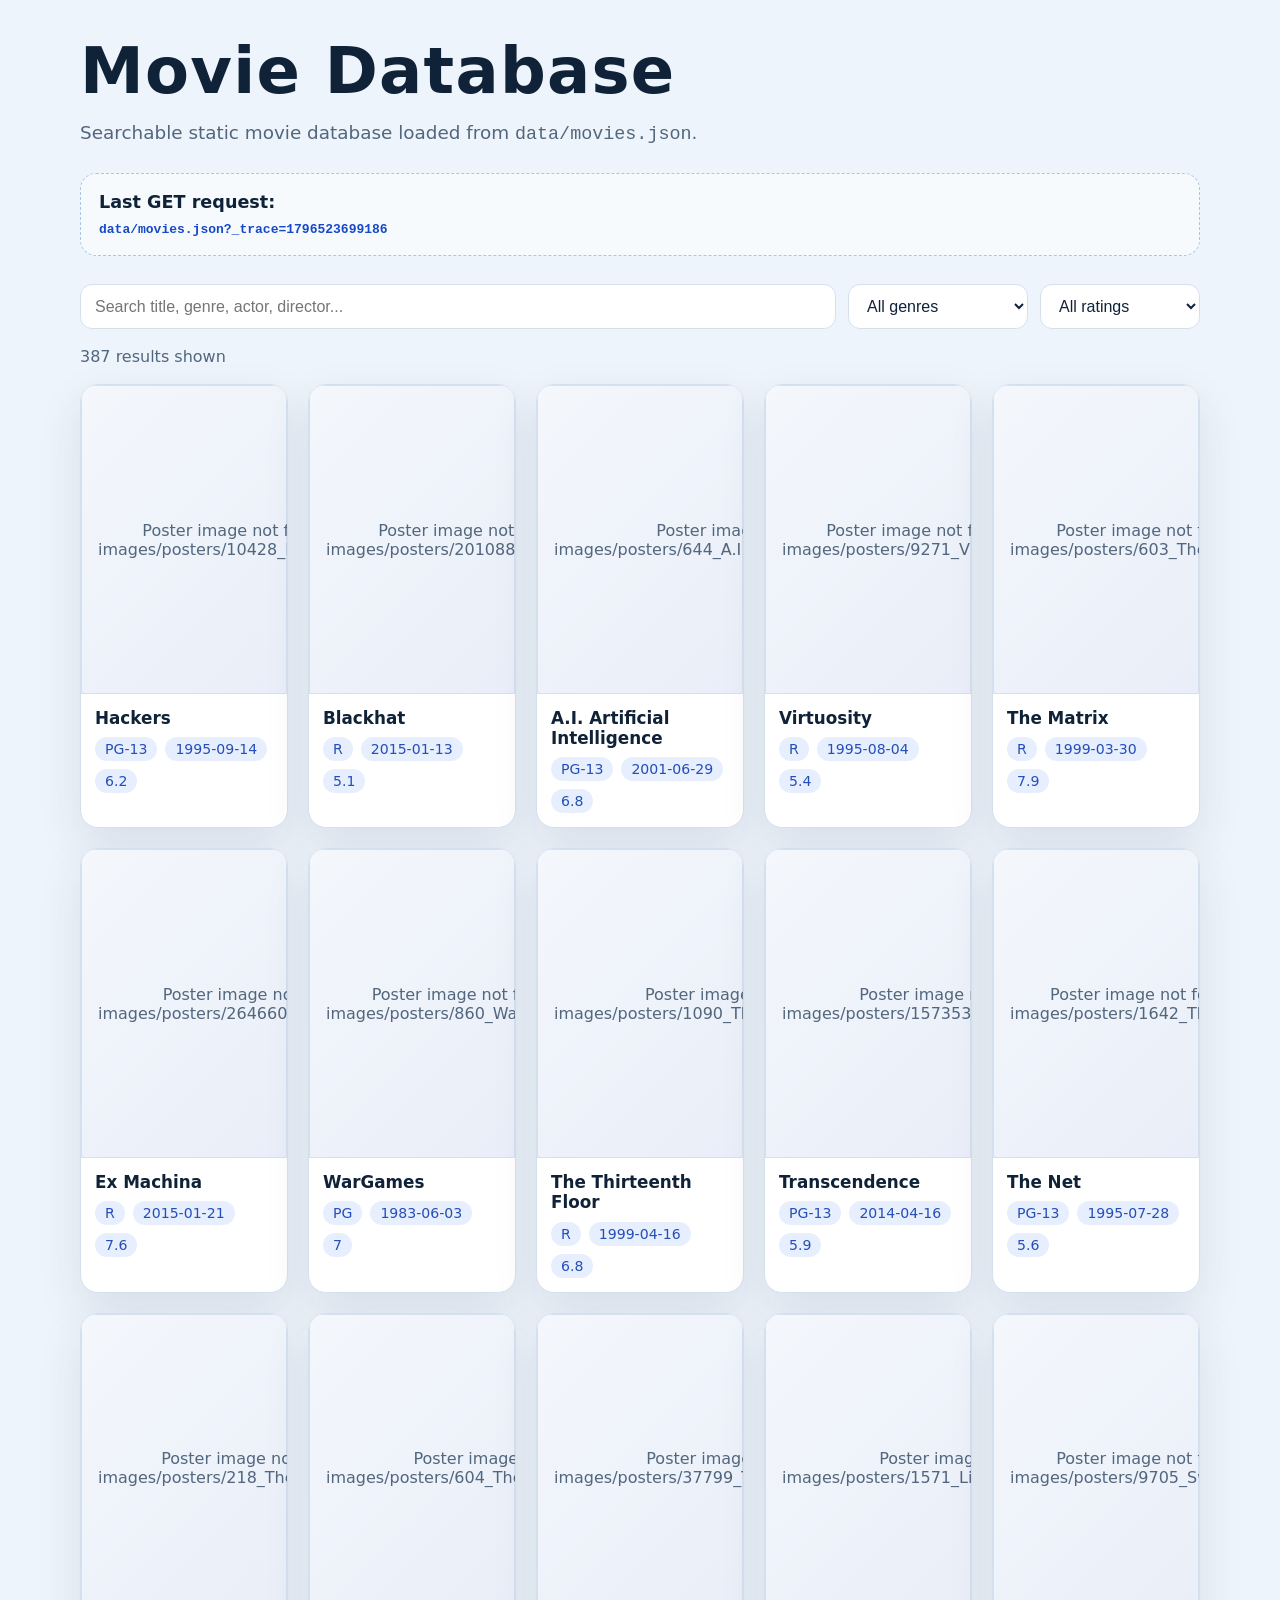
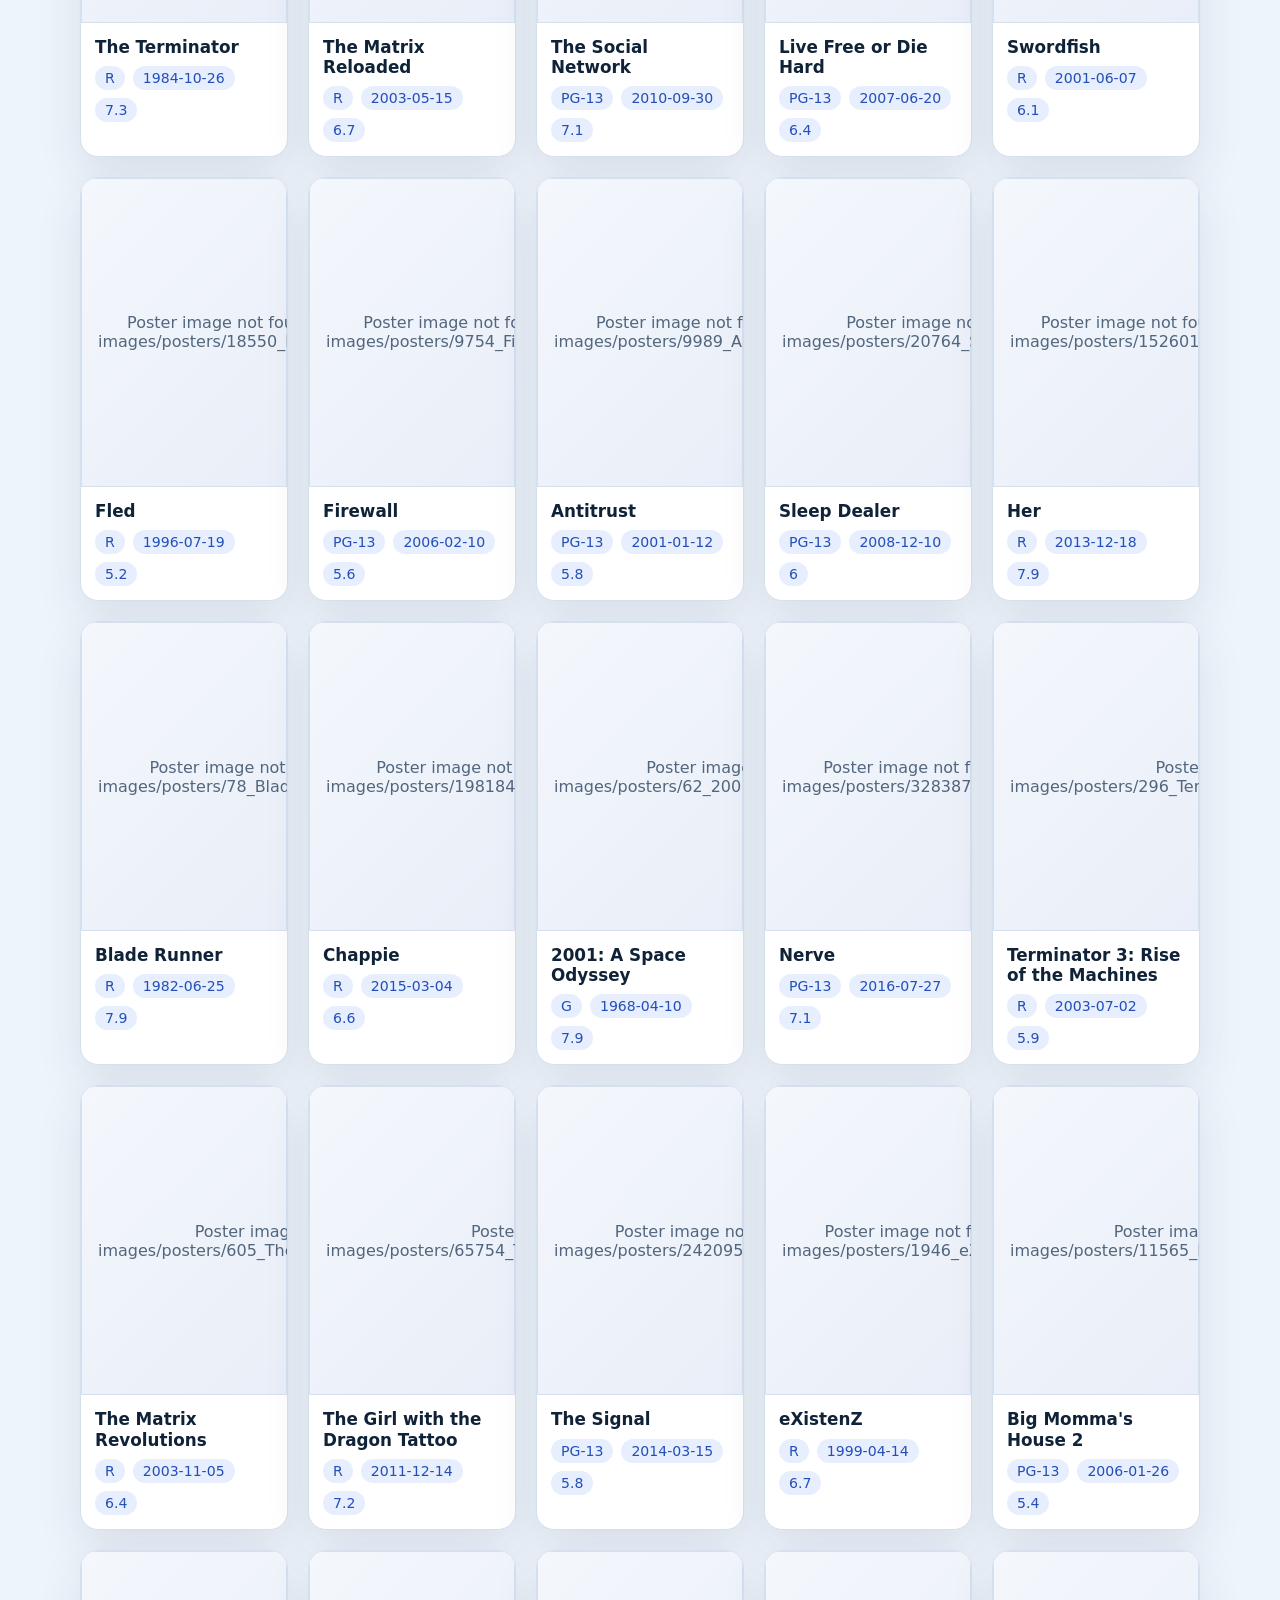
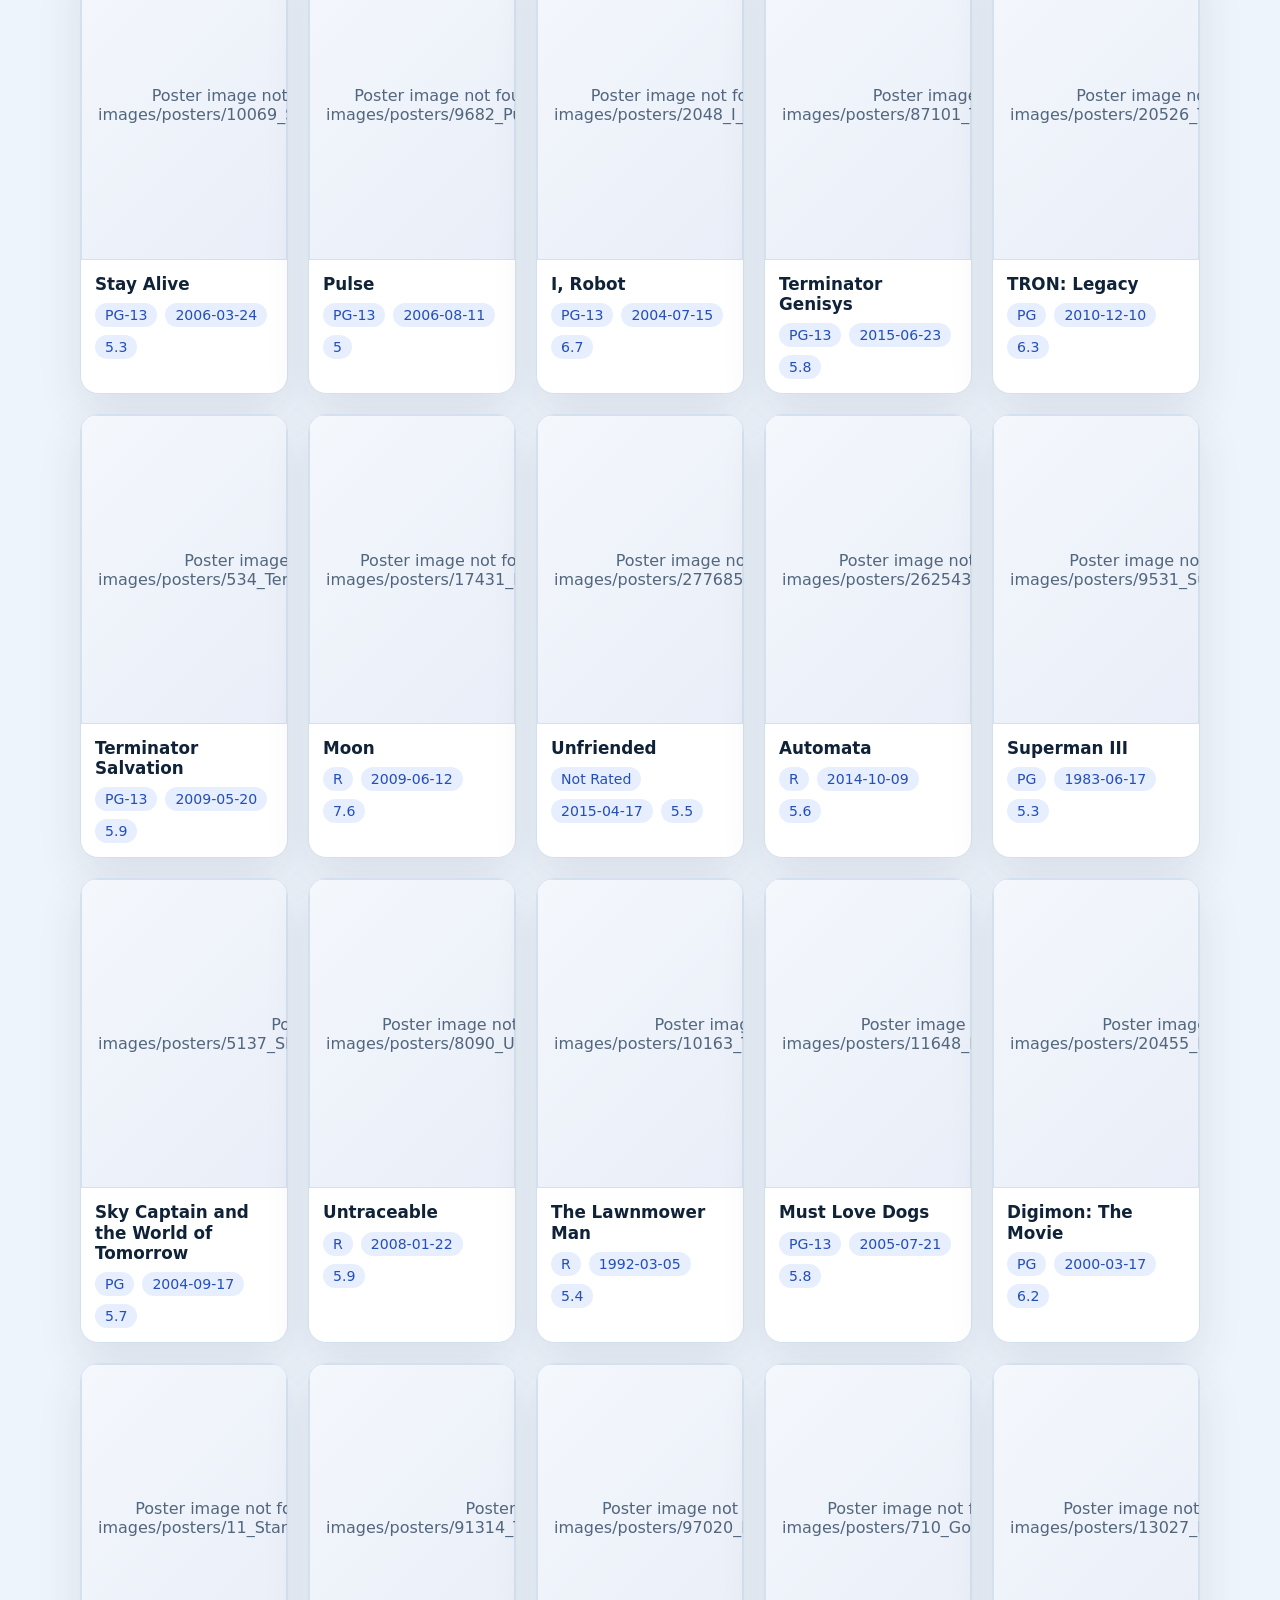
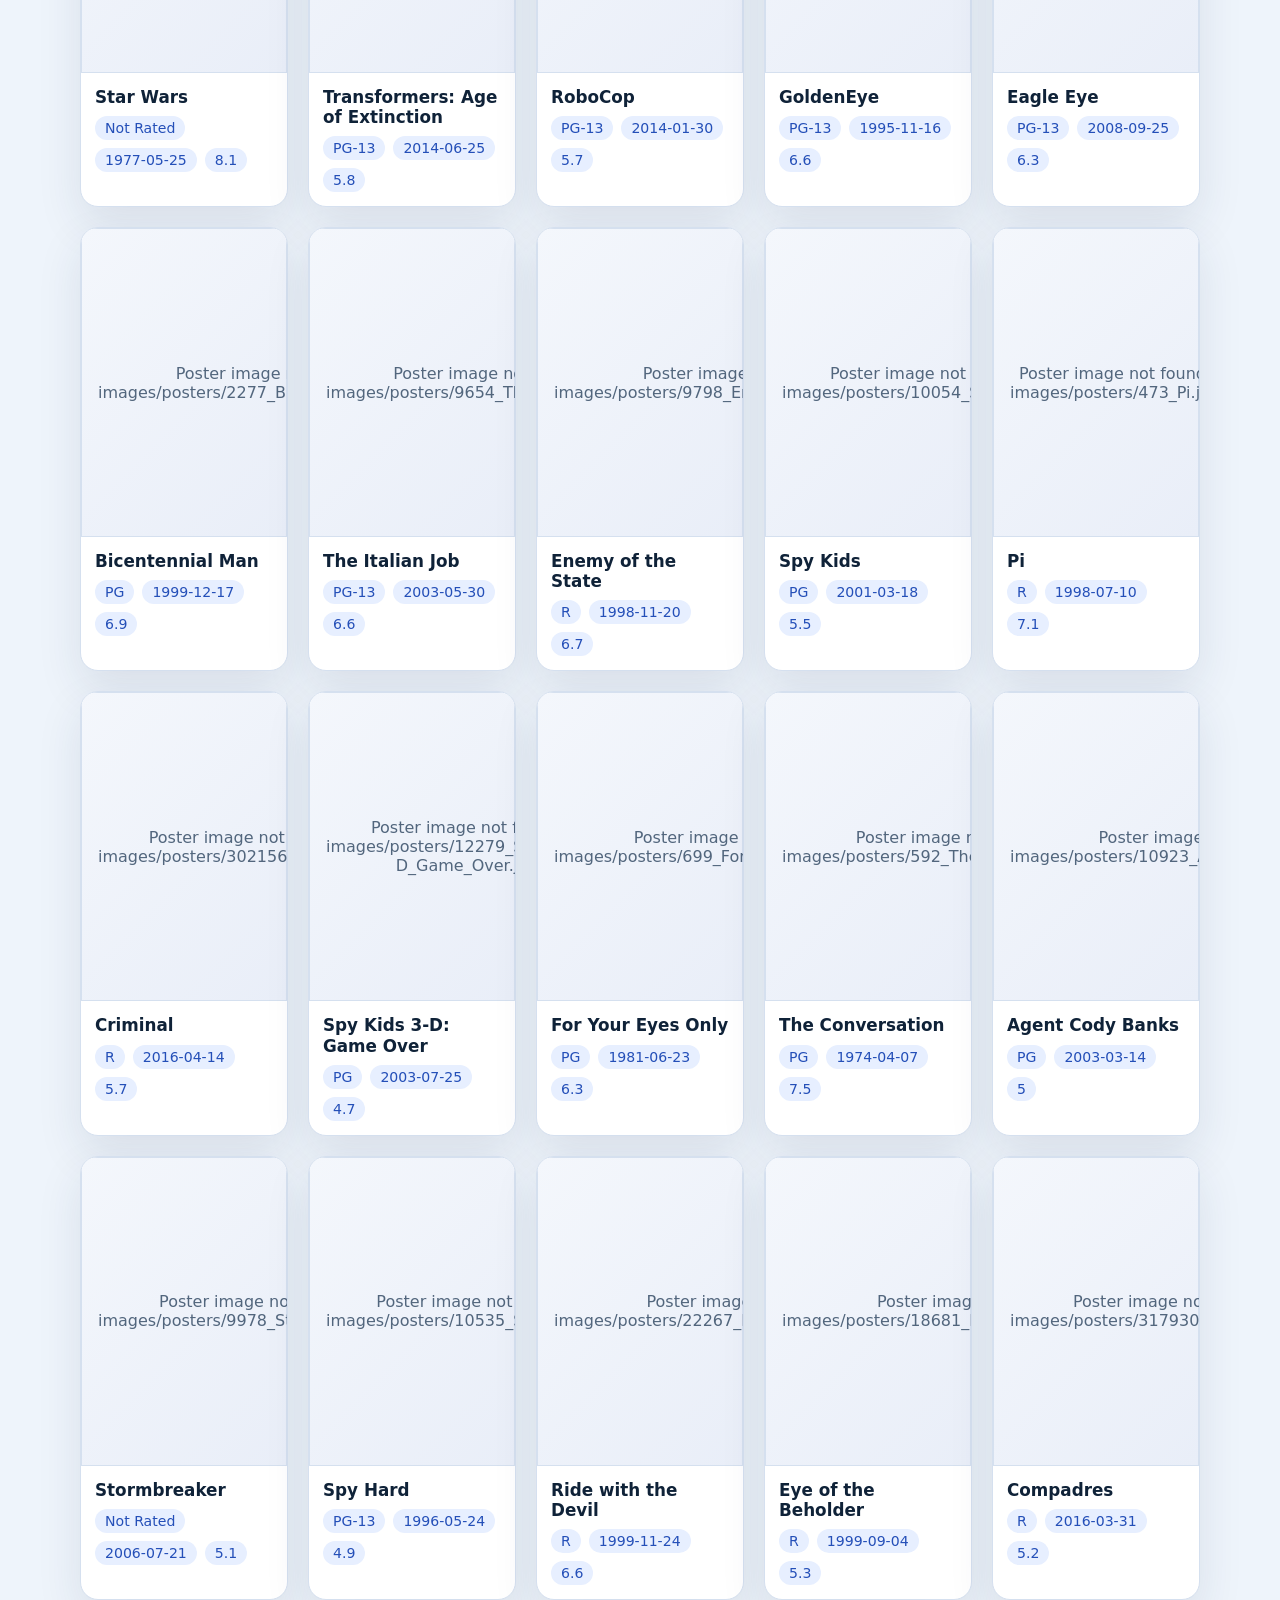
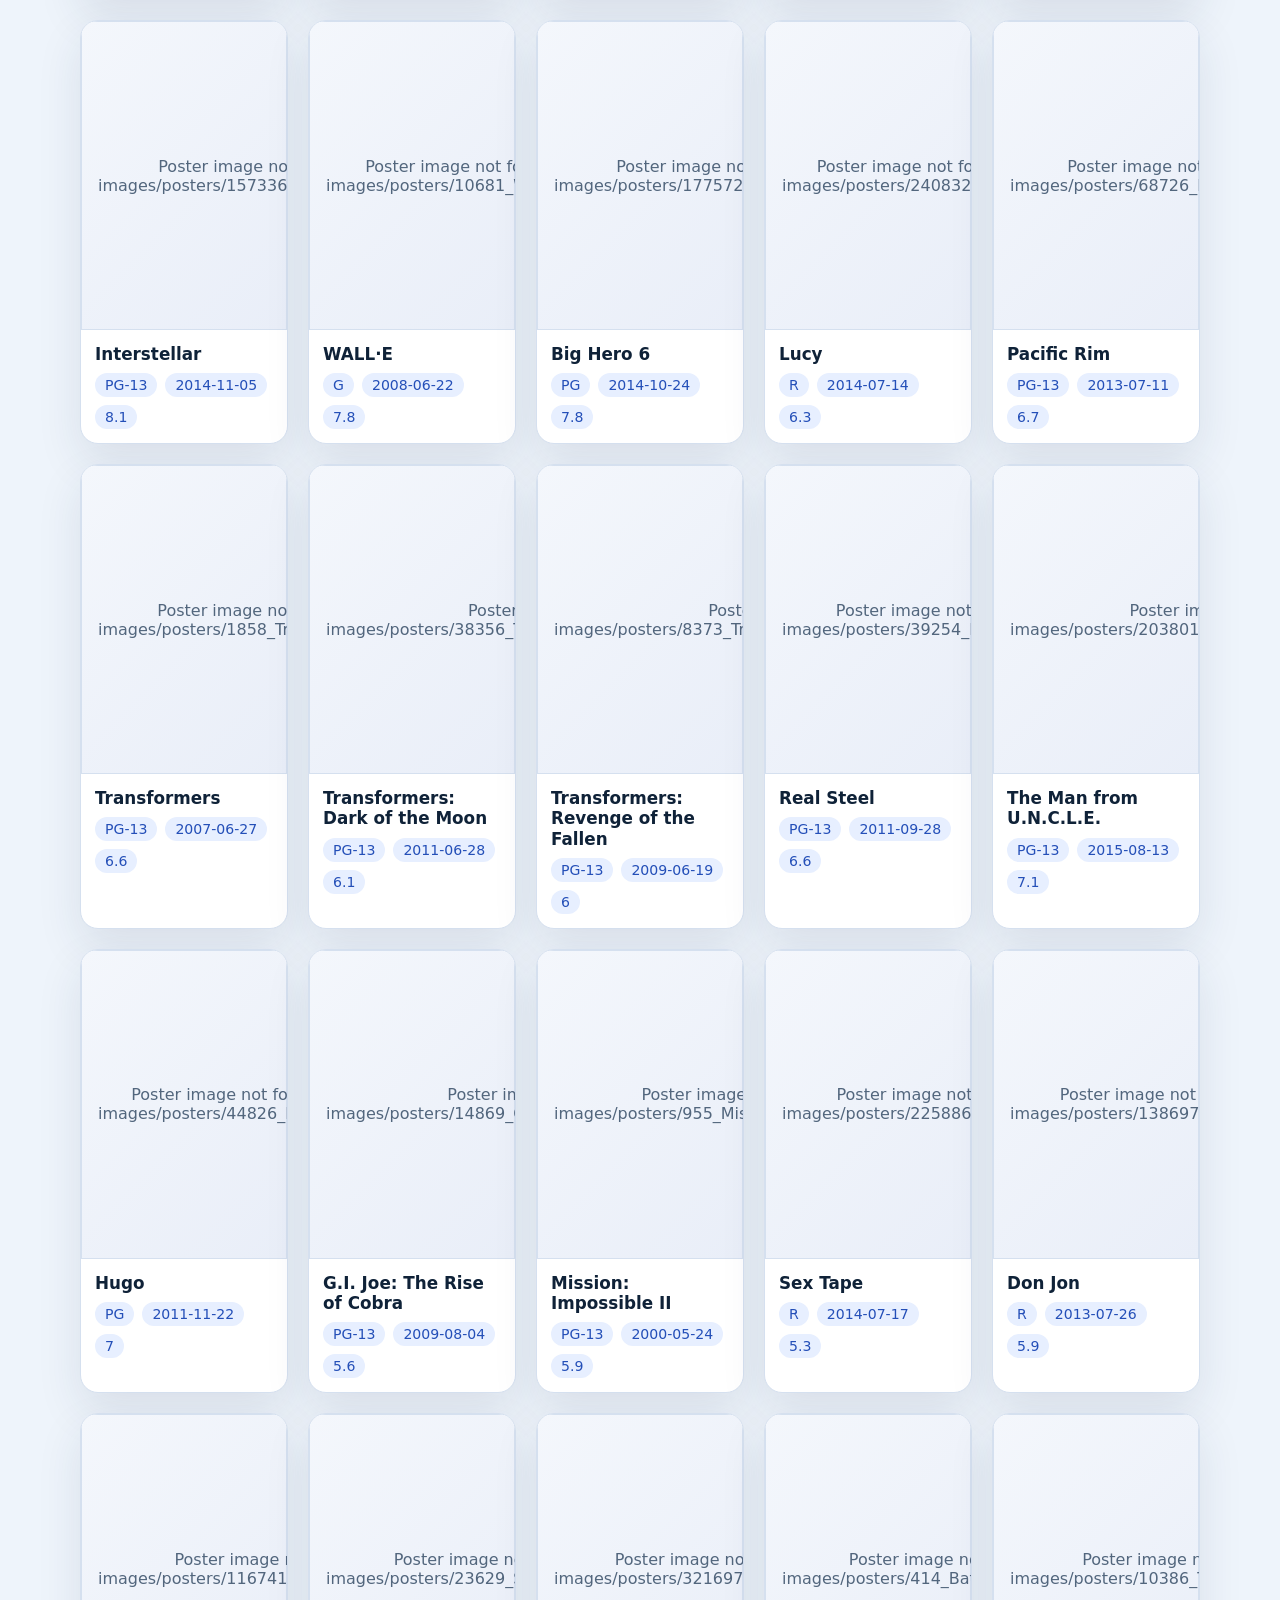
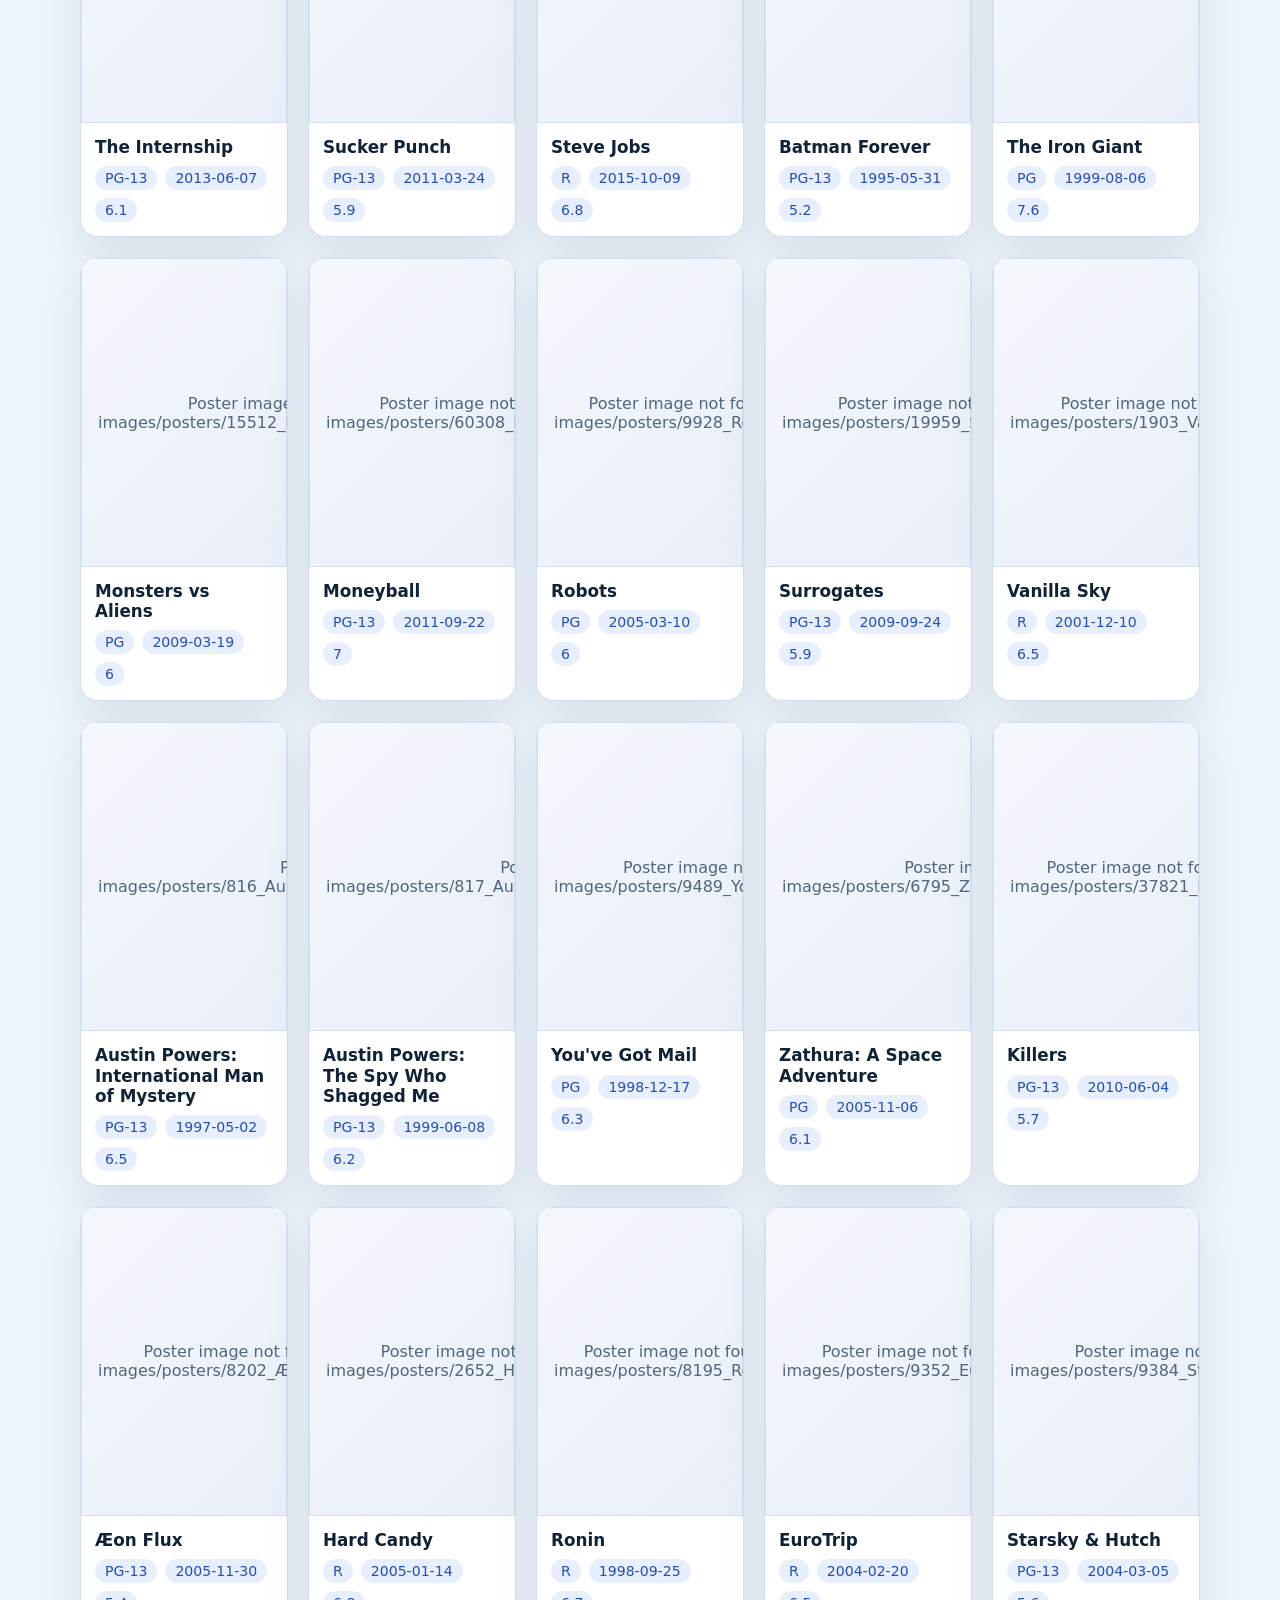
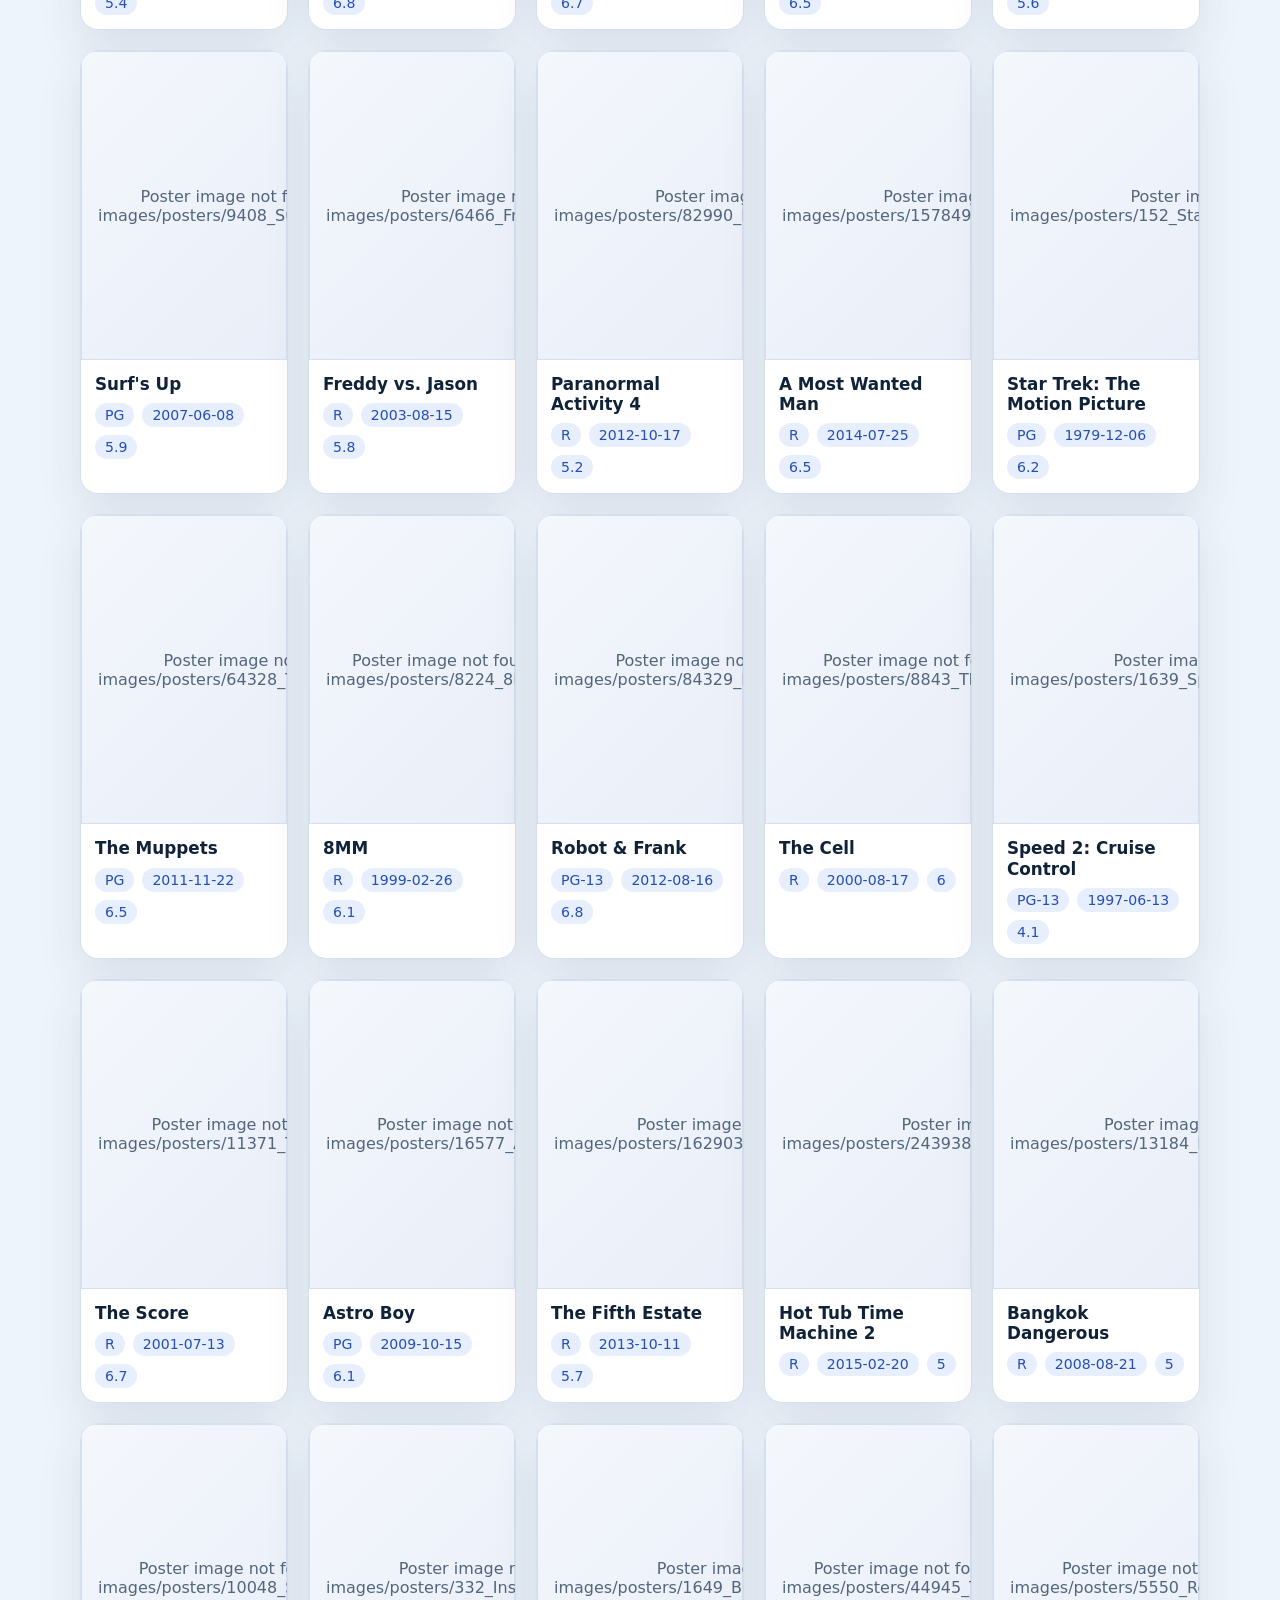
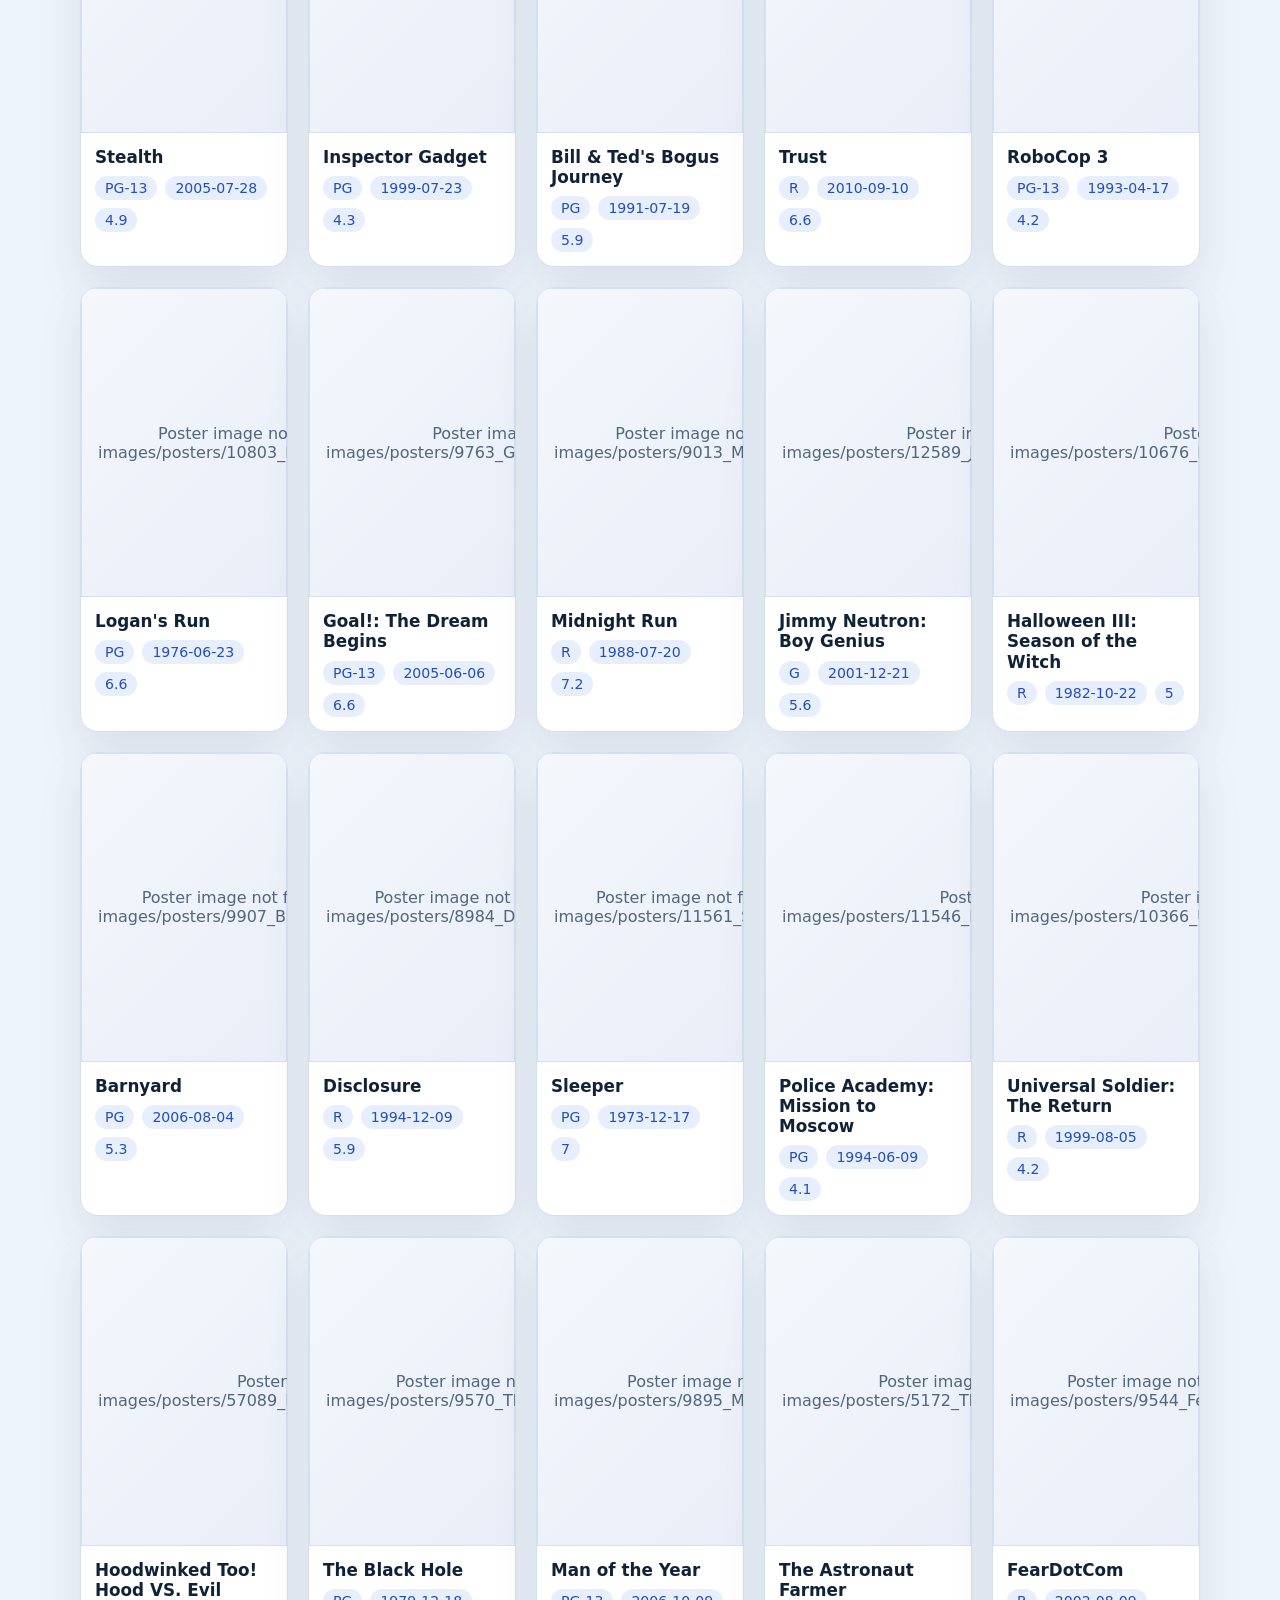
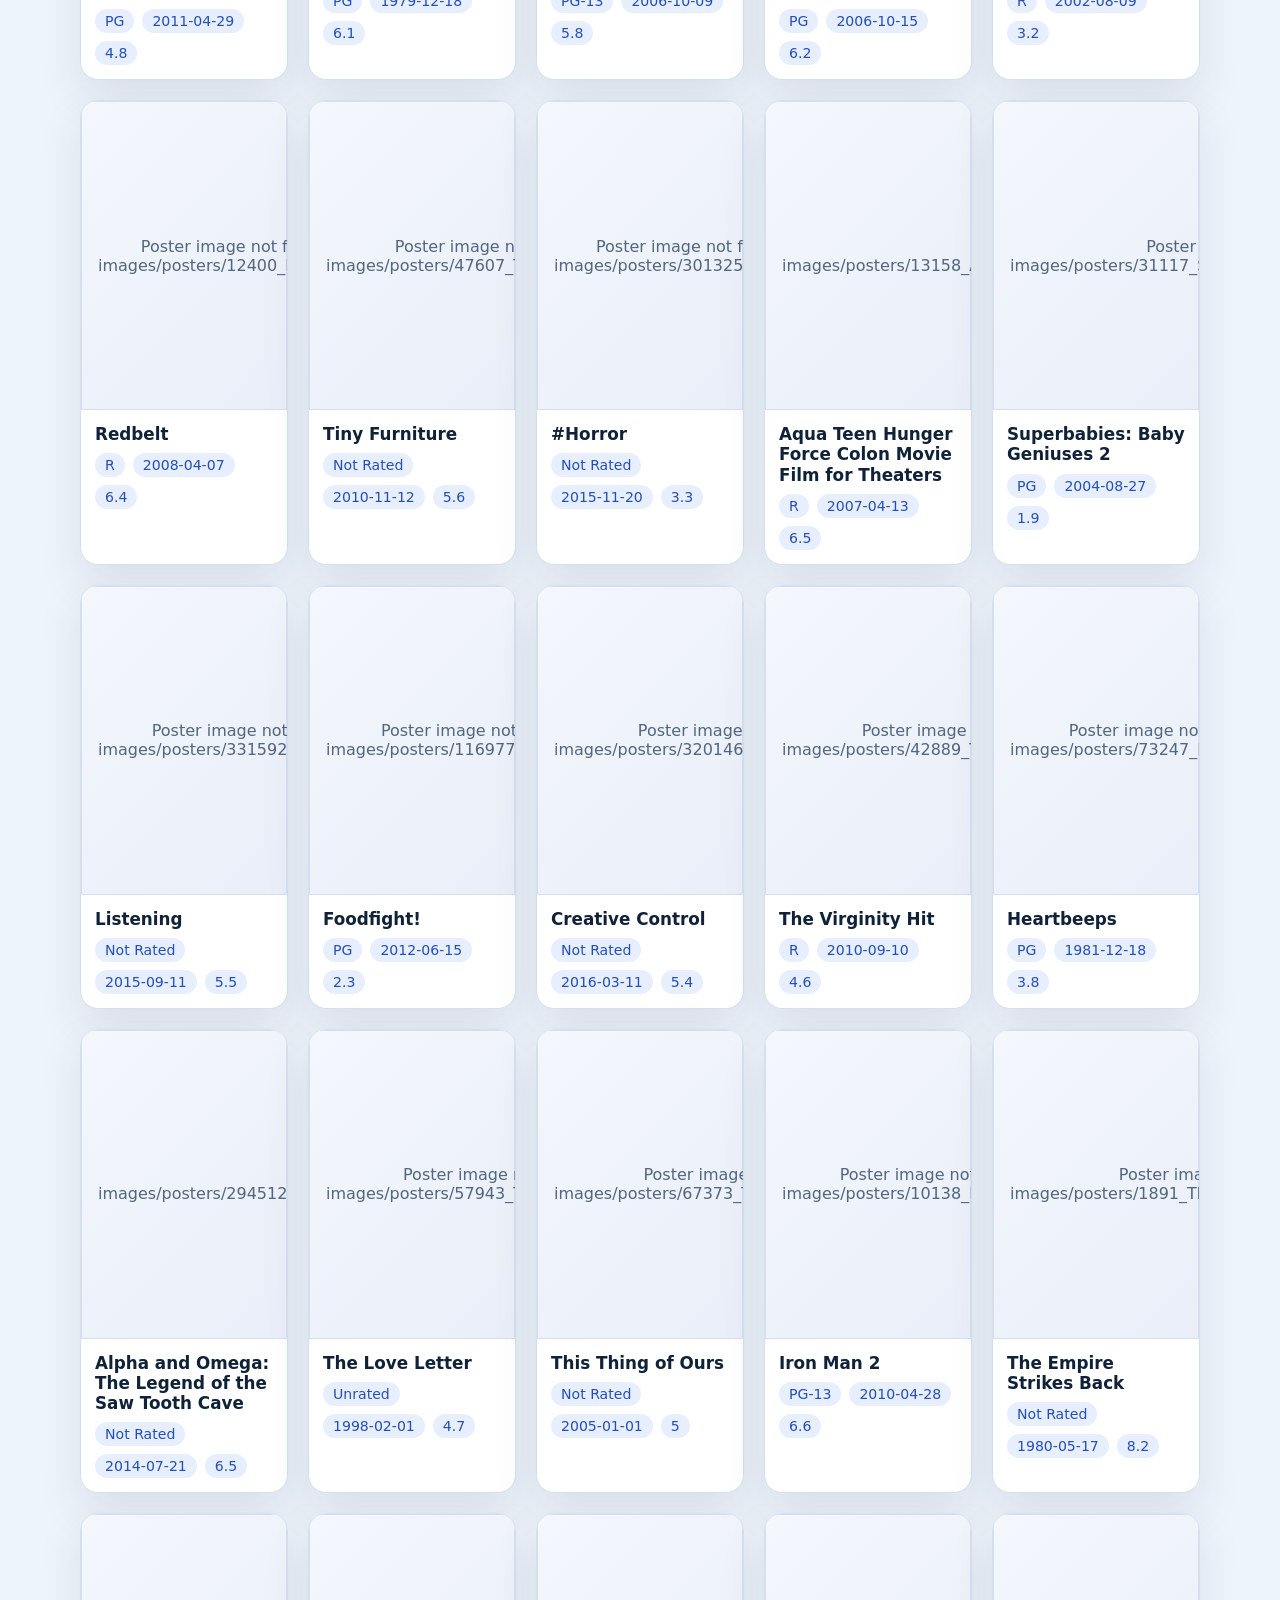
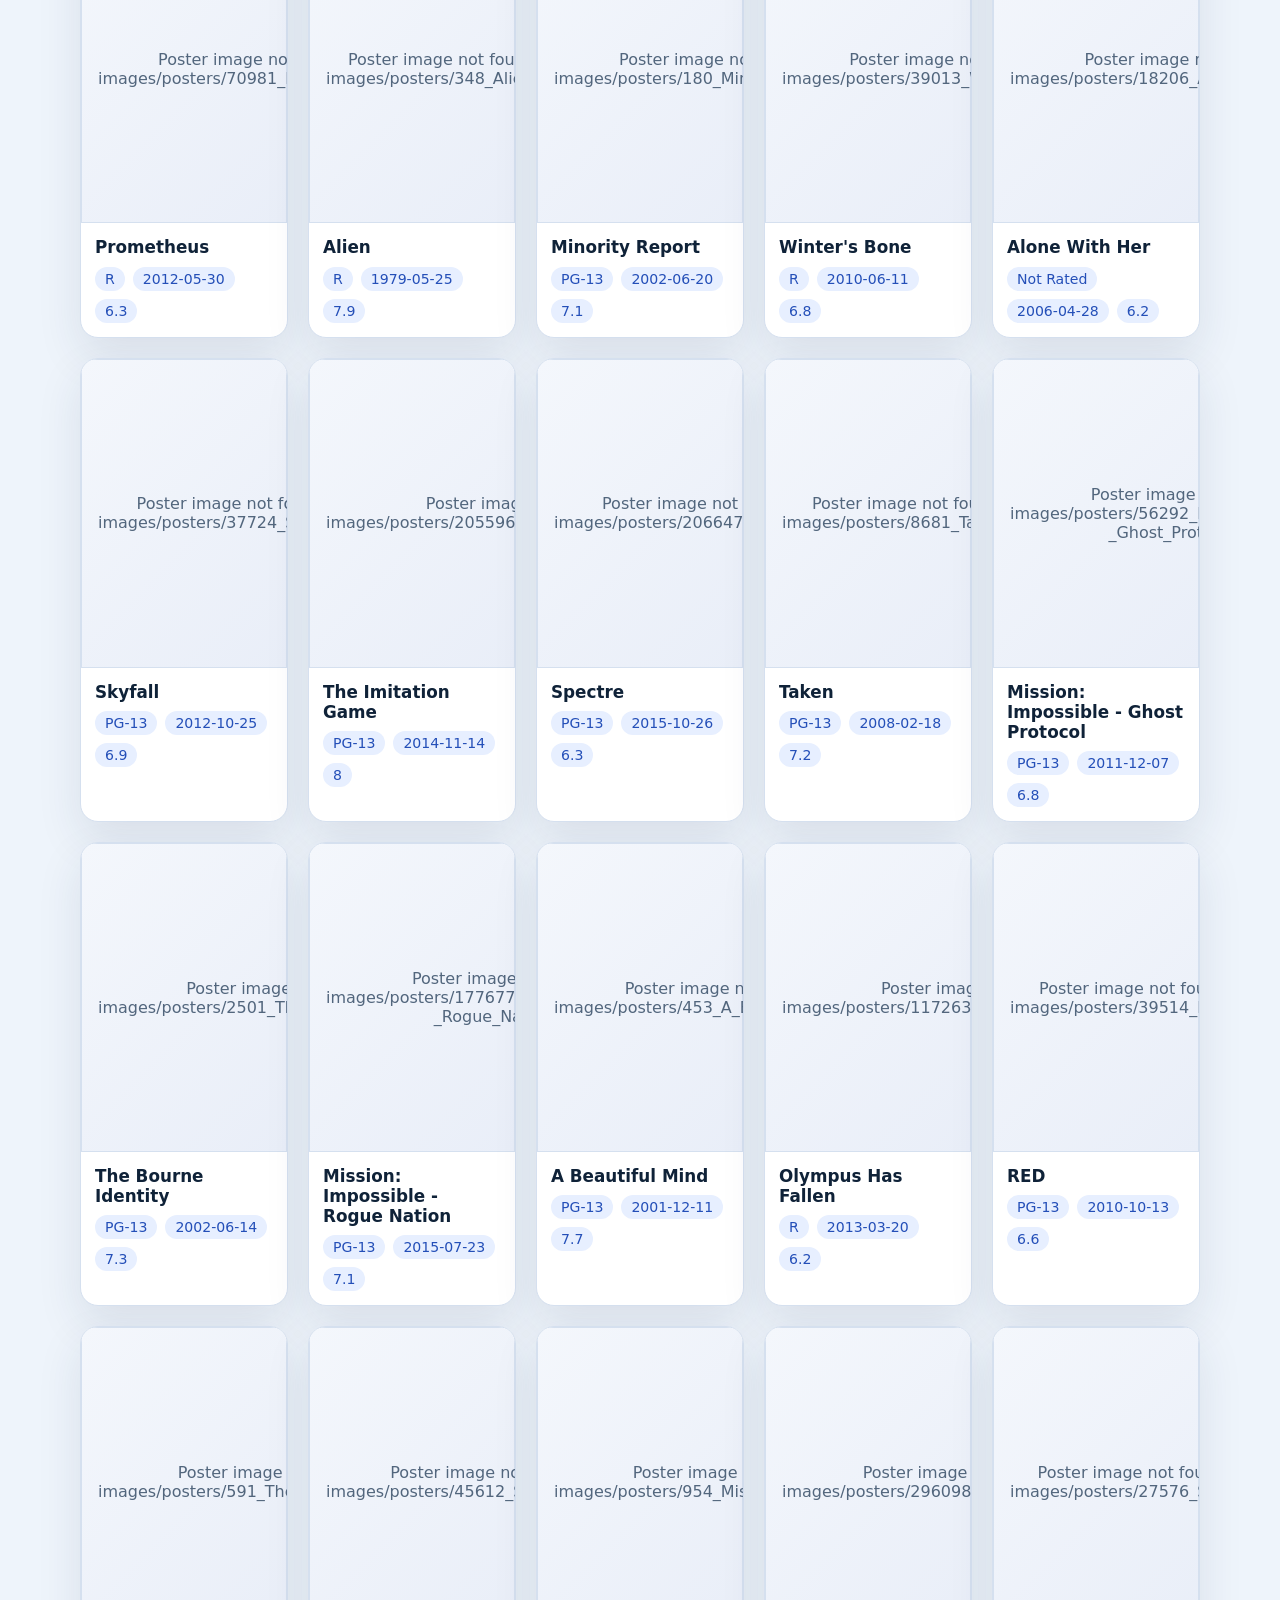
==== index.html @ 136dbd04 "Add files via upload v.1 - create movie database to show incremental html queries." ====
<!doctype html>
<html lang="en">
<head>
  <meta charset="utf-8" />
  <meta name="viewport" content="width=device-width, initial-scale=1" />
  <title>Movie Database</title>
  <link rel="stylesheet" href="css/movie-db.css" />
</head>
<body>
  <main class="page">
    <header class="hero">
      <h1>Movie Database</h1>
      <p>Searchable static movie database loaded from <code>data/movies.json</code>.</p>
    </header>

    <section class="trace-box">
      <strong>Last GET request:</strong>
      <code id="last-request">data/movies.json</code>
    </section>

    <section class="controls">
      <input id="search-input" type="search" placeholder="Search title, genre, actor, director..." autocomplete="off" />
      <select id="genre-filter">
        <option value="">All genres</option>
      </select>
      <select id="rating-filter">
        <option value="">All ratings</option>
      </select>
    </section>

    <section id="results-summary" class="summary"></section>
    <section id="movie-grid" class="movie-grid"></section>
  </main>

  <script src="js/movie-db.js"></script>
</body>
</html>
---- css/movie-db.css ----
* { box-sizing: border-box; }

:root {
  --bg: #eef4fb;
  --panel: #ffffff;
  --text: #0f2238;
  --muted: #52667d;
  --blue: #244fb8;
  --blue-soft: #e7efff;
  --border: #d5e0ef;
  --shadow: 0 18px 45px rgba(30, 50, 80, 0.10);
  --secret: #7d2ae8;
  --secret-soft: #f1e7ff;
}

body {
  margin: 0;
  font-family: system-ui, -apple-system, BlinkMacSystemFont, "Segoe UI", sans-serif;
  background: var(--bg);
  color: var(--text);
}

.page {
  width: min(1120px, calc(100% - 36px));
  margin: 0 auto;
  padding: 34px 0 60px;
}

.hero h1 {
  margin: 0 0 14px;
  font-size: clamp(2.2rem, 5vw, 4rem);
  letter-spacing: 0.02em;
}

.hero p {
  margin: 0 0 28px;
  color: var(--muted);
  font-size: 1.15rem;
}

.trace-box {
  border: 1px dashed #abc5e9;
  background: rgba(255,255,255,0.55);
  border-radius: 16px;
  padding: 18px;
  margin: 22px 0 28px;
}

.trace-box strong {
  display: block;
  font-size: 1.1rem;
  margin-bottom: 6px;
}

.trace-box code {
  color: #1649c7;
  font-weight: 700;
}

.controls {
  display: grid;
  grid-template-columns: 1fr 180px 160px;
  gap: 12px;
  margin-bottom: 18px;
}

input, select {
  width: 100%;
  border: 1px solid var(--border);
  background: white;
  color: var(--text);
  border-radius: 12px;
  padding: 12px 14px;
  font-size: 1rem;
}

.summary {
  color: var(--muted);
  margin: 10px 0 18px;
}

.movie-grid {
  display: grid;
  grid-template-columns: repeat(auto-fill, minmax(185px, 1fr));
  gap: 20px;
}

.movie-card {
  display: block;
  color: inherit;
  text-decoration: none;
  background: var(--panel);
  border: 1px solid var(--border);
  border-radius: 18px;
  overflow: hidden;
  box-shadow: var(--shadow);
  transition: transform 0.15s ease, box-shadow 0.15s ease;
}

.movie-card:hover {
  transform: translateY(-3px);
  box-shadow: 0 22px 54px rgba(30, 50, 80, 0.16);
}

.poster-wrap {
  aspect-ratio: 2 / 3;
  background: #f5f7fb;
  overflow: hidden;
}

.poster-wrap img,
.detail-poster img {
  width: 100%;
  height: 100%;
  object-fit: cover;
  display: block;
}

/* Shows only if an image path is wrong or missing. */
.poster-fallback {
  height: 100%;
  min-height: 260px;
  display: grid;
  place-items: center;
  text-align: center;
  padding: 16px;
  color: var(--muted);
  background: linear-gradient(135deg, #f4f7fc, #e9eef8);
  border: 1px solid var(--border);
}

.secret-card .poster-fallback {
  color: white;
  background:
    radial-gradient(circle at 30% 25%, rgba(255,255,255,.25), transparent 22%),
    radial-gradient(circle at 70% 65%, rgba(255,255,255,.18), transparent 18%),
    linear-gradient(135deg, #15172e, #5a20c7 48%, #150f2c);
  border: 0;
}

.movie-card-body { padding: 14px; }

.movie-card h2 {
  font-size: 1.05rem;
  margin: 0 0 9px;
  line-height: 1.2;
}

.badges {
  display: flex;
  gap: 8px;
  flex-wrap: wrap;
}

.badge {
  display: inline-flex;
  align-items: center;
  border-radius: 999px;
  background: var(--blue-soft);
  color: var(--blue);
  padding: 4px 10px;
  font-size: 0.88rem;
}

.secret-badge {
  background: var(--secret-soft);
  color: var(--secret);
}

.back-link {
  color: var(--blue);
  font-weight: 700;
  font-size: 1.15rem;
  text-decoration: none;
}

.detail-card {
  background: var(--panel);
  border: 1px solid var(--border);
  border-radius: 18px;
  box-shadow: var(--shadow);
  padding: 22px;
  display: grid;
  grid-template-columns: minmax(210px, 300px) 1fr;
  gap: 28px;
}

.detail-poster {
  aspect-ratio: 2 / 3;
  background: #f5f7fb;
  border-radius: 12px;
  overflow: hidden;
  border: 1px solid var(--border);
}

.secret-portal-art {
  min-height: 340px;
  border-radius: 14px;
  display: grid;
  place-items: center;
  color: white;
  text-align: center;
  padding: 24px;
  background:
    radial-gradient(circle at 30% 25%, rgba(255,255,255,.25), transparent 22%),
    radial-gradient(circle at 70% 65%, rgba(255,255,255,.18), transparent 18%),
    linear-gradient(135deg, #15172e, #5a20c7 48%, #150f2c);
  border: 1px solid #c8a8f5;
}

.secret-portal-art strong {
  font-size: 1.65rem;
  display: block;
}

.secret-portal-art span {
  display: block;
  margin-top: 8px;
  opacity: .9;
}

.detail-content h2 {
  font-size: 2rem;
  margin: 0 0 24px;
}

.description {
  font-size: 1.05rem;
  line-height: 1.45;
  margin: 16px 0 24px;
}

.facts {
  display: grid;
  grid-template-columns: 150px 1fr;
  gap: 10px 18px;
  font-size: 1.05rem;
}

.facts dt { font-weight: 800; }
.facts dd { margin: 0; }

.error {
  background: #fff5f5;
  border: 1px solid #f3c2c2;
  color: #7c1f1f;
  border-radius: 14px;
  padding: 18px;
}

@media (max-width: 760px) {
  .controls { grid-template-columns: 1fr; }
  .detail-card { grid-template-columns: 1fr; }
  .detail-poster { max-width: 320px; }
}
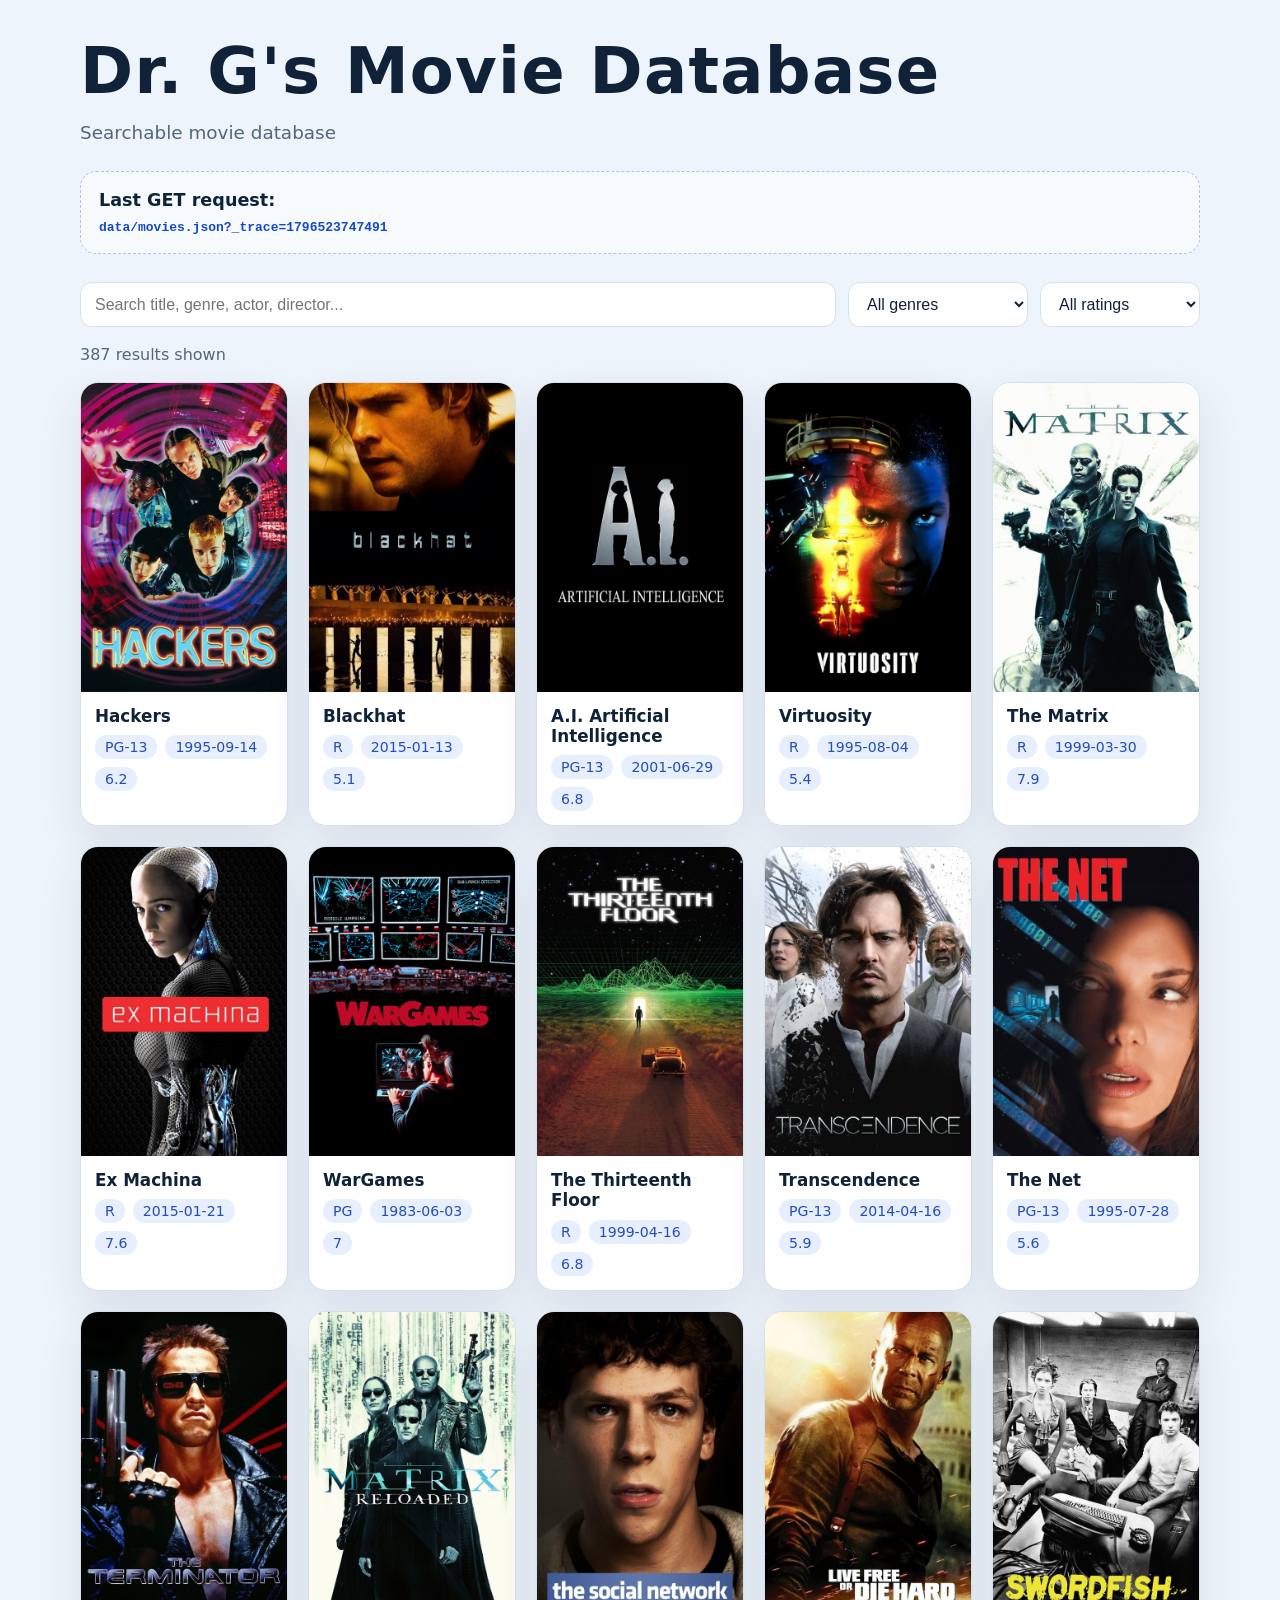
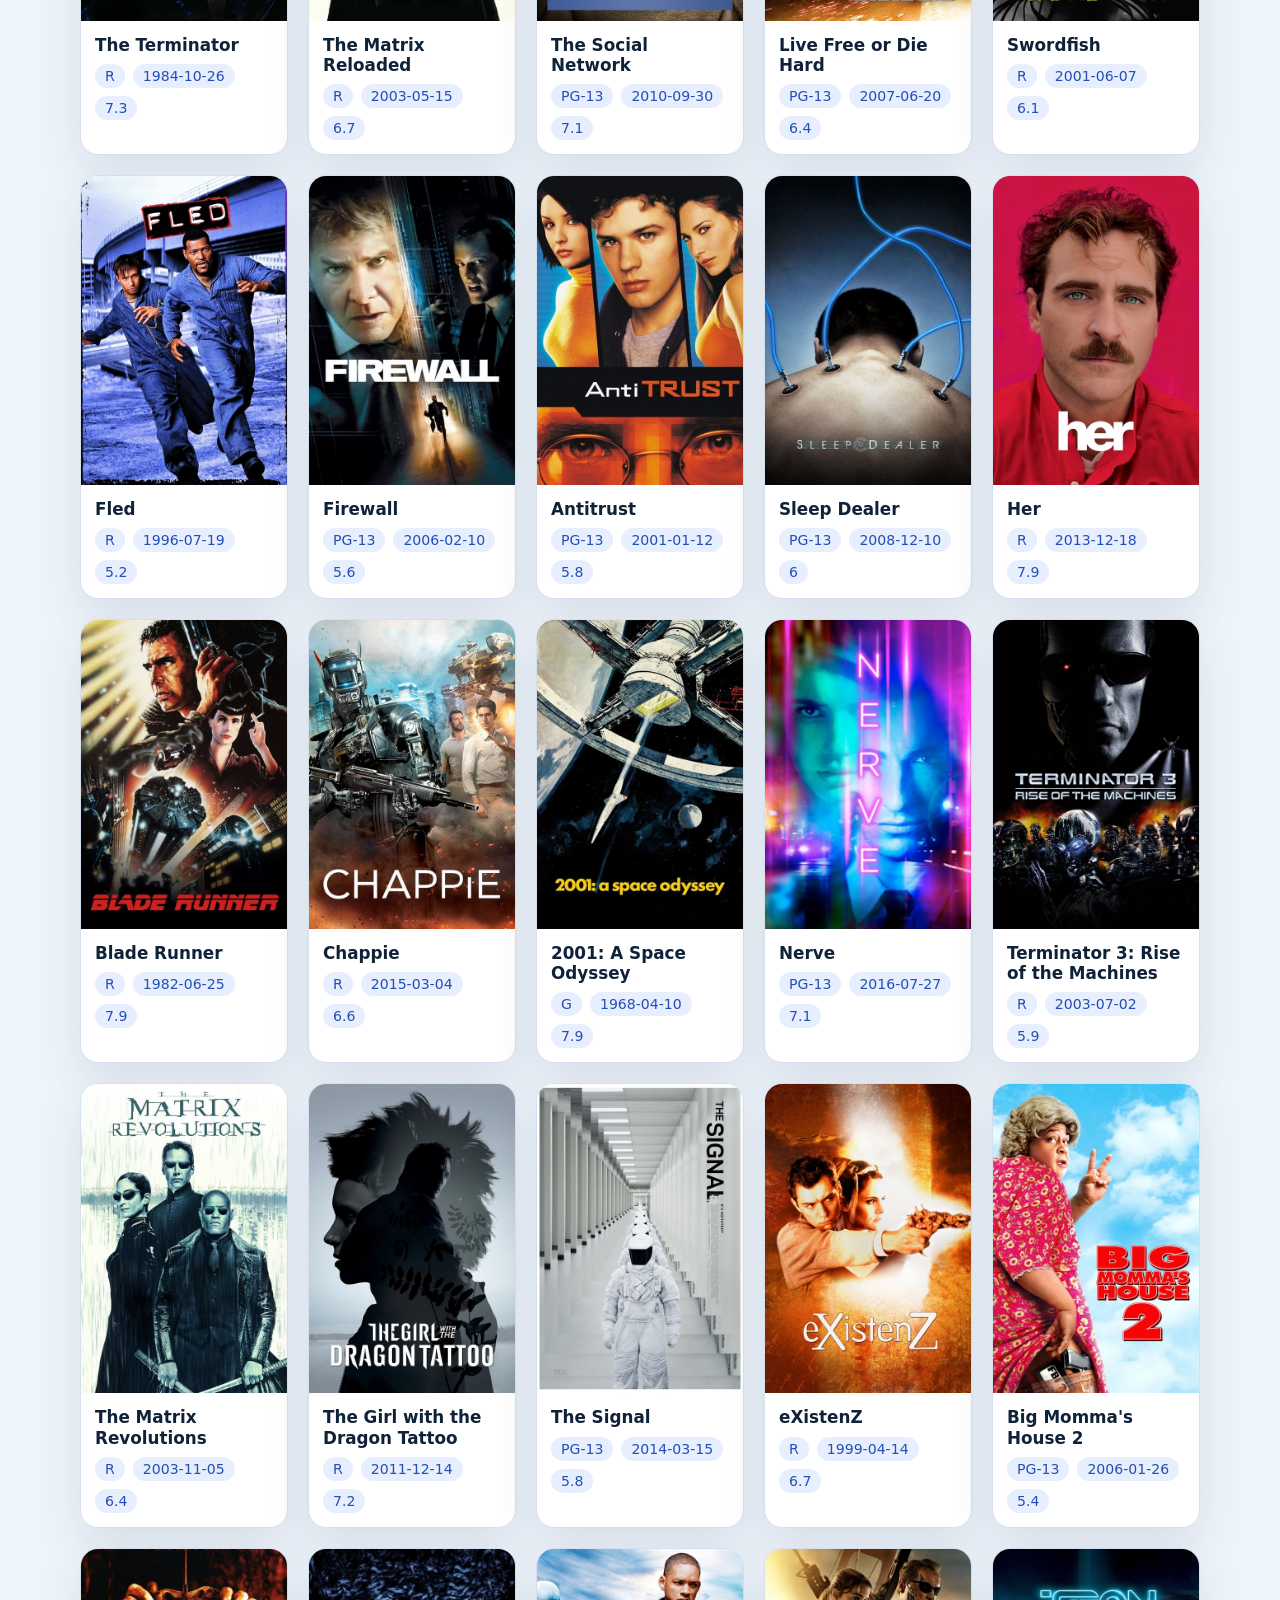
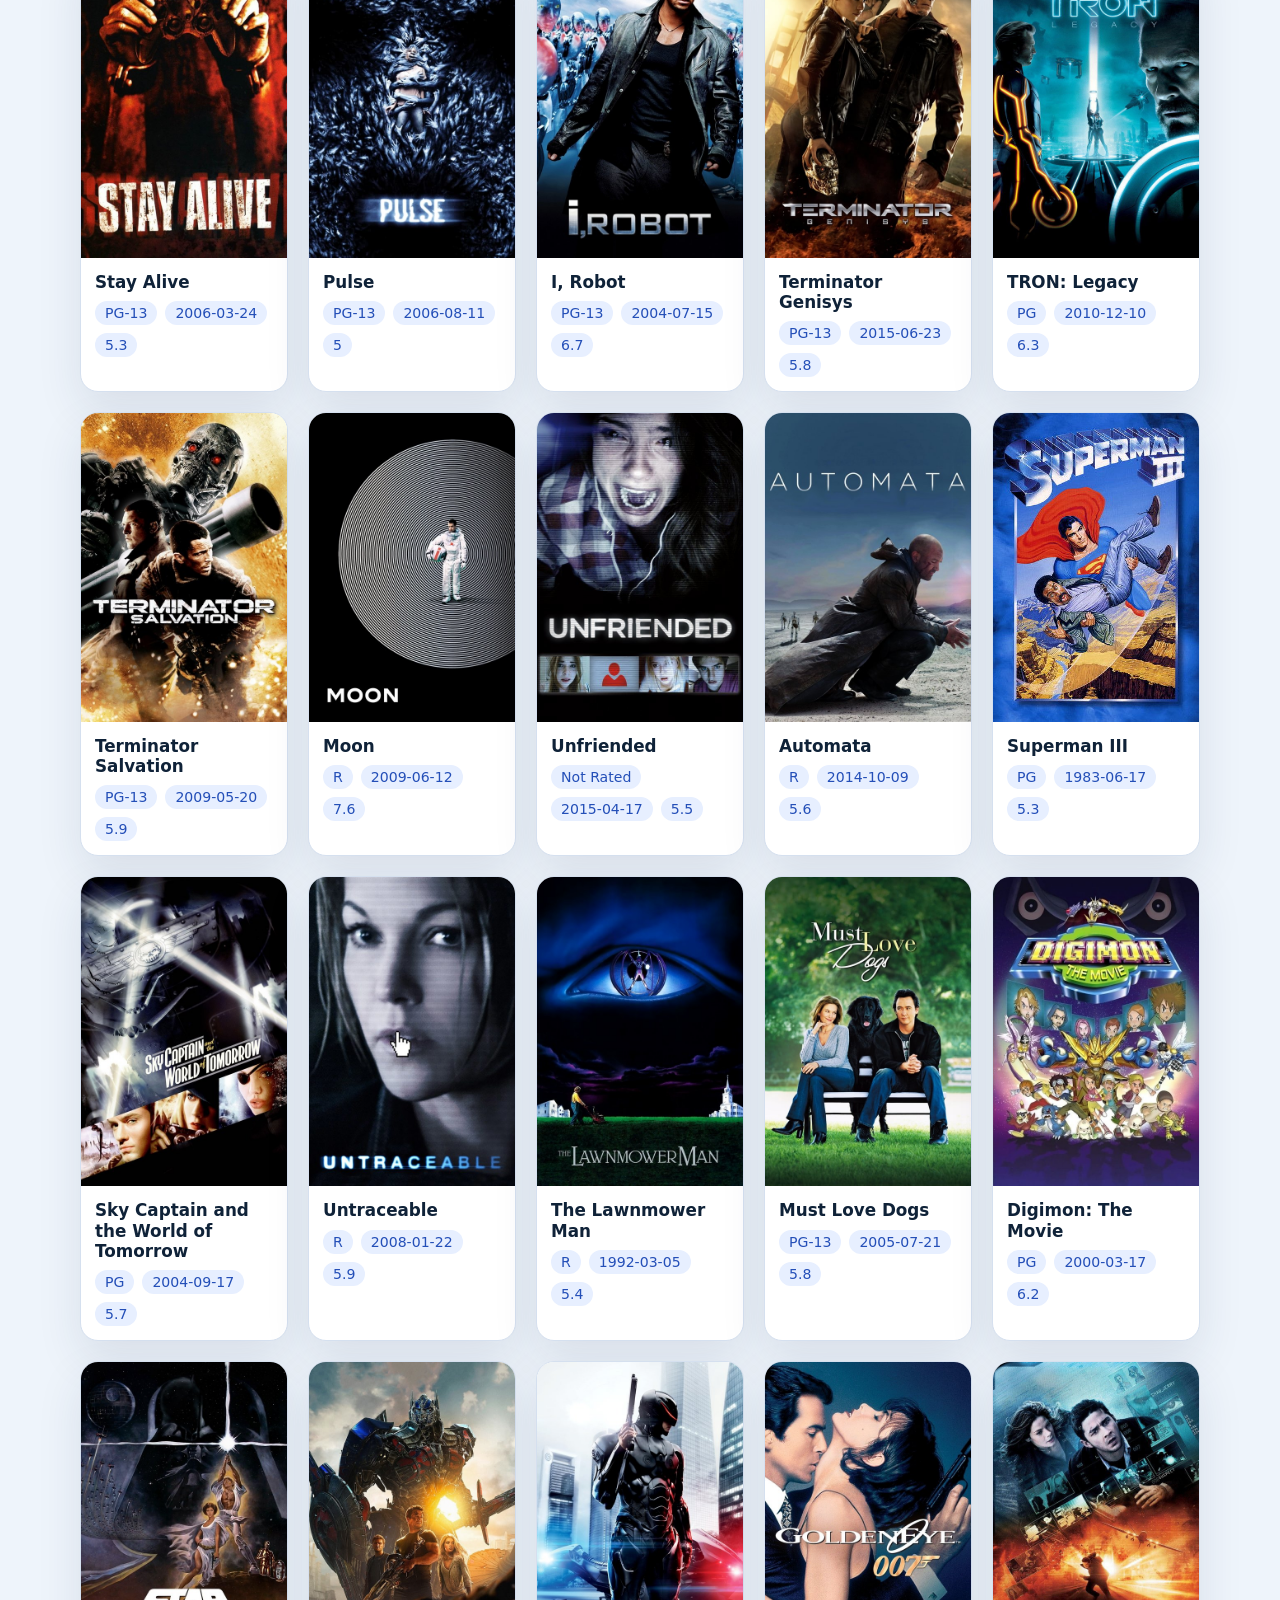
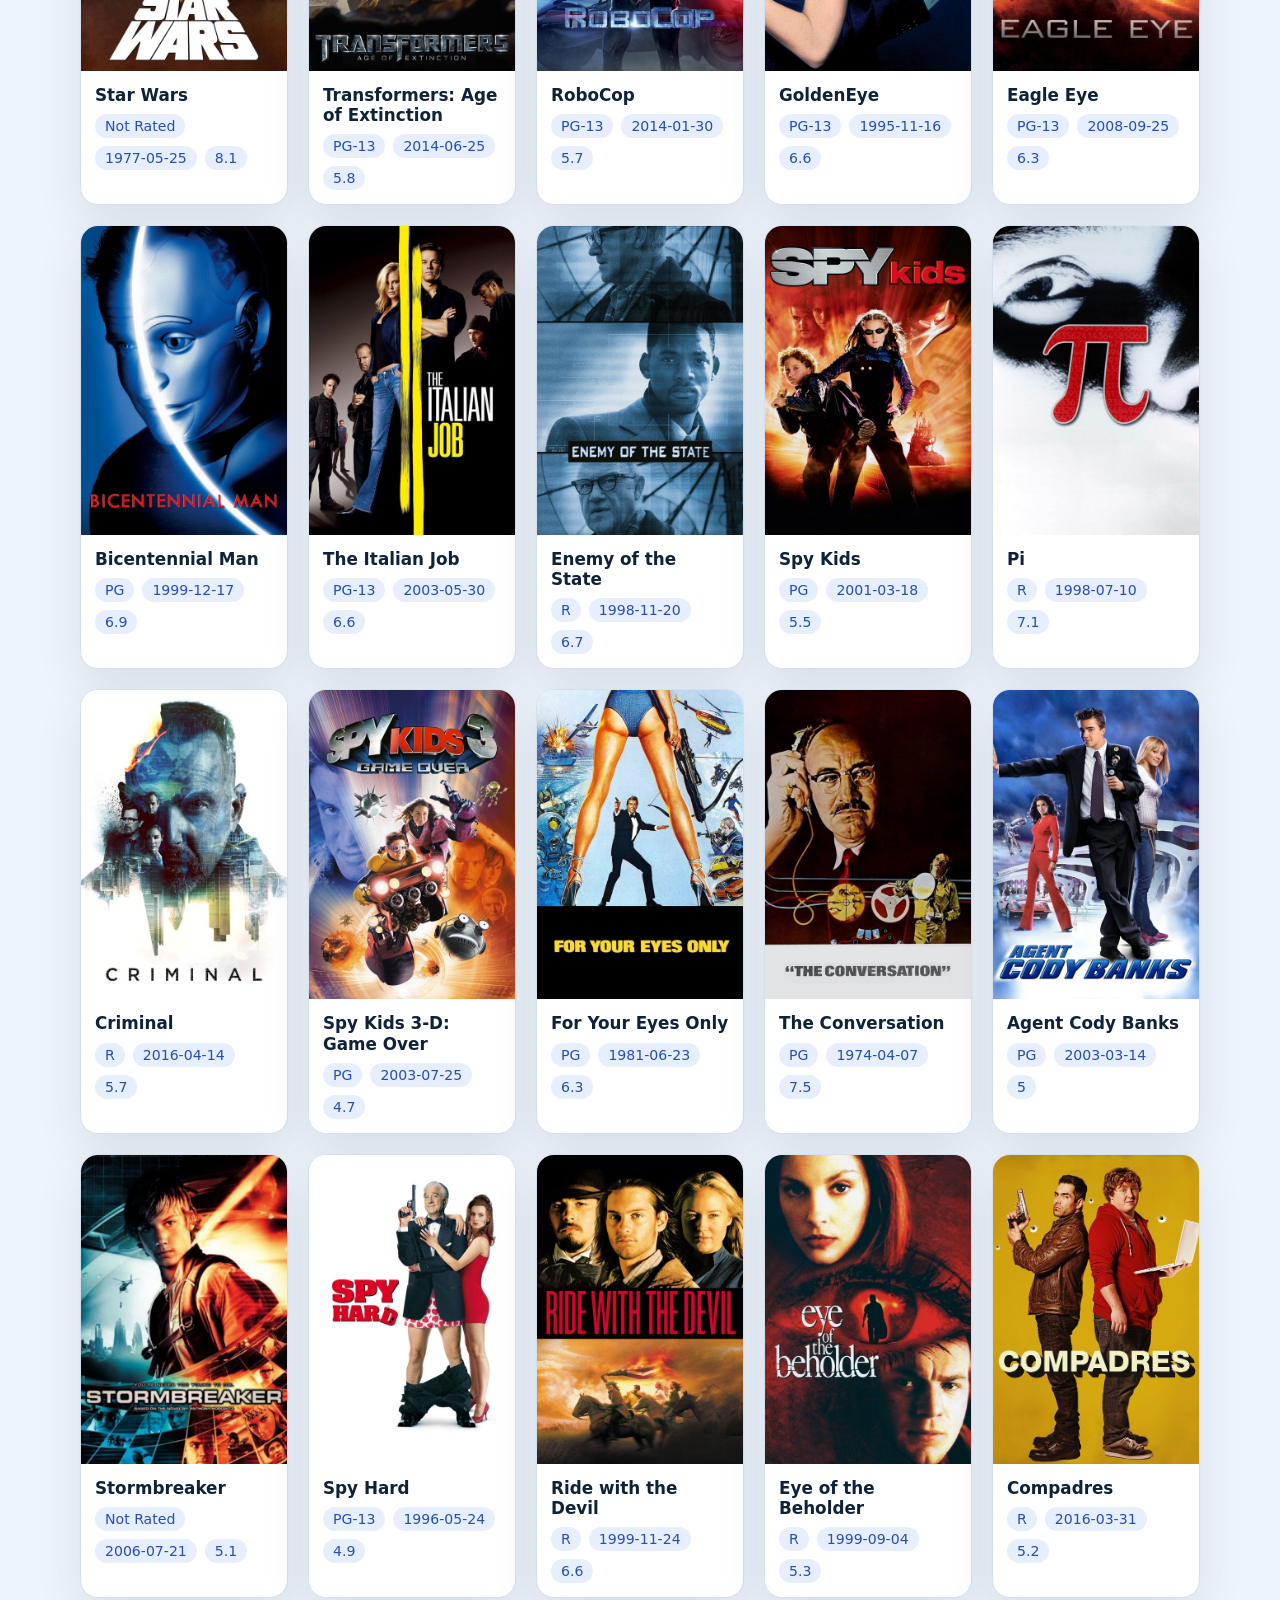
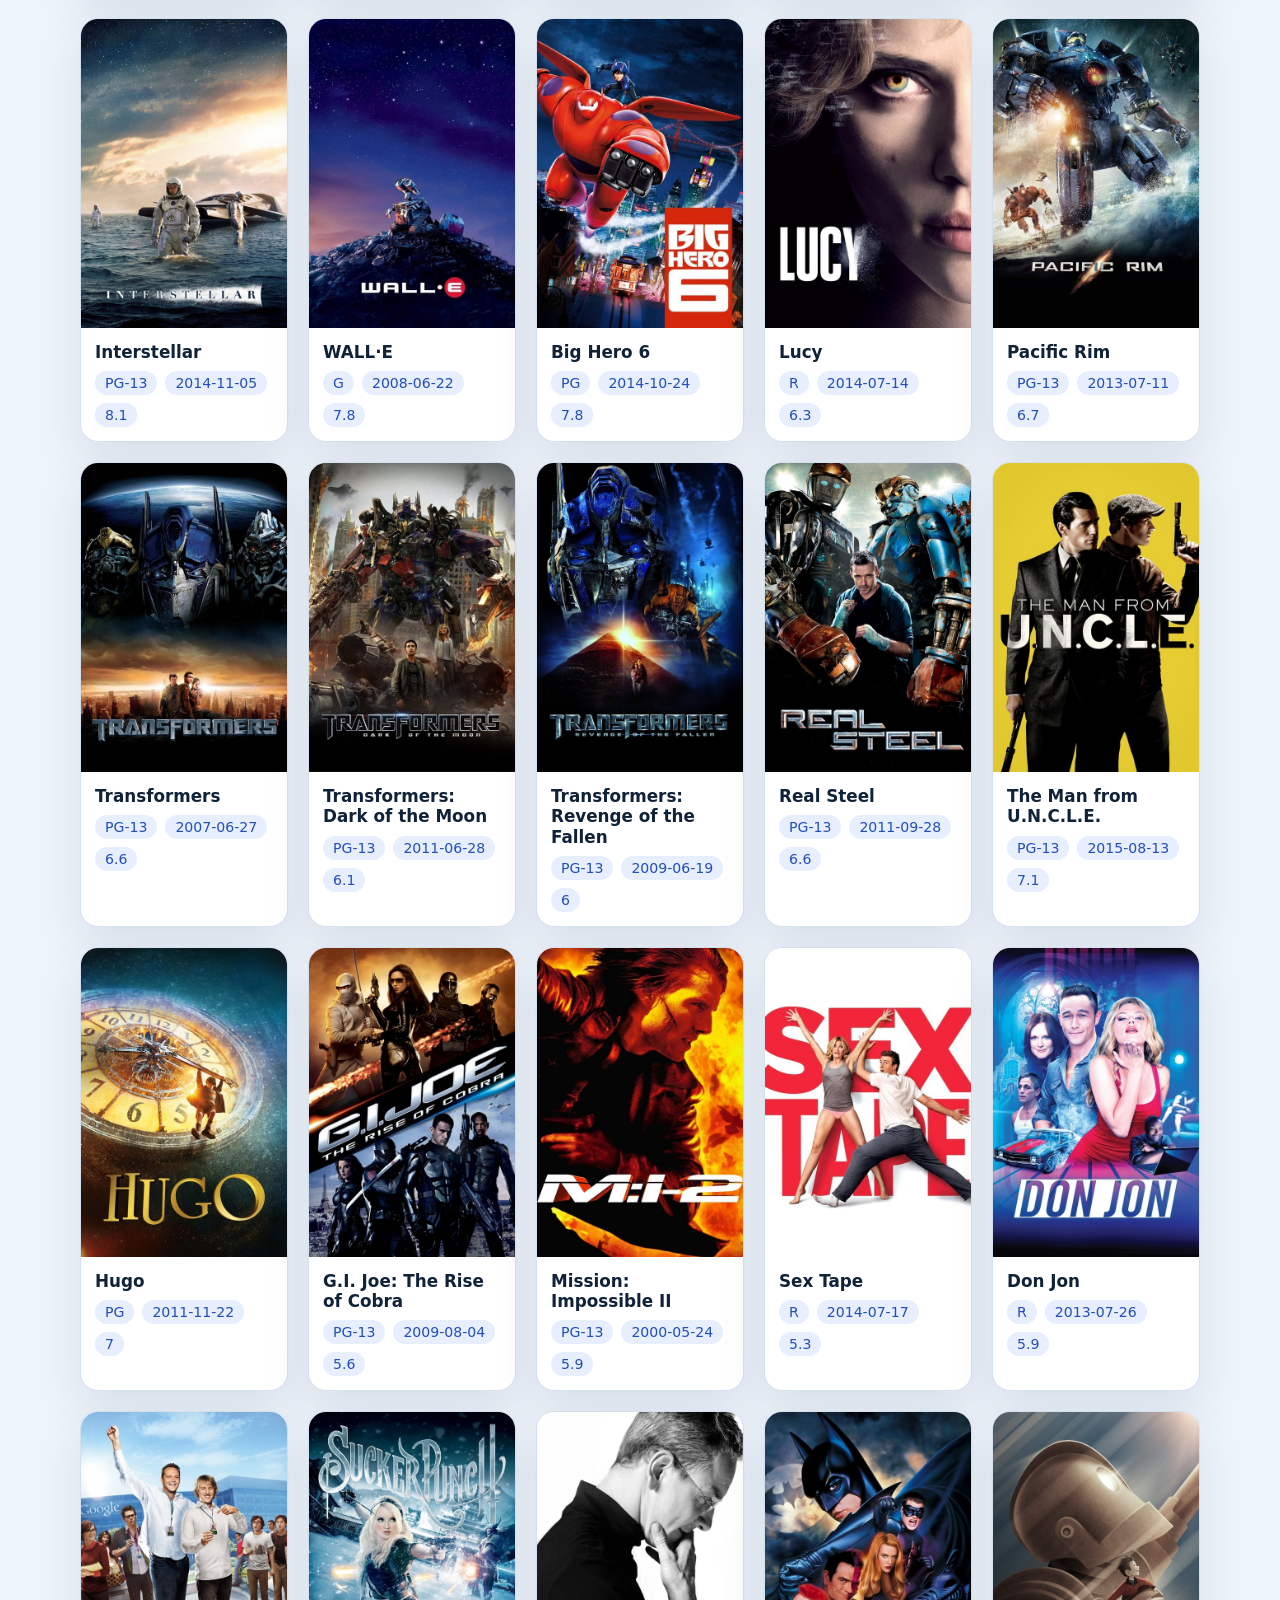
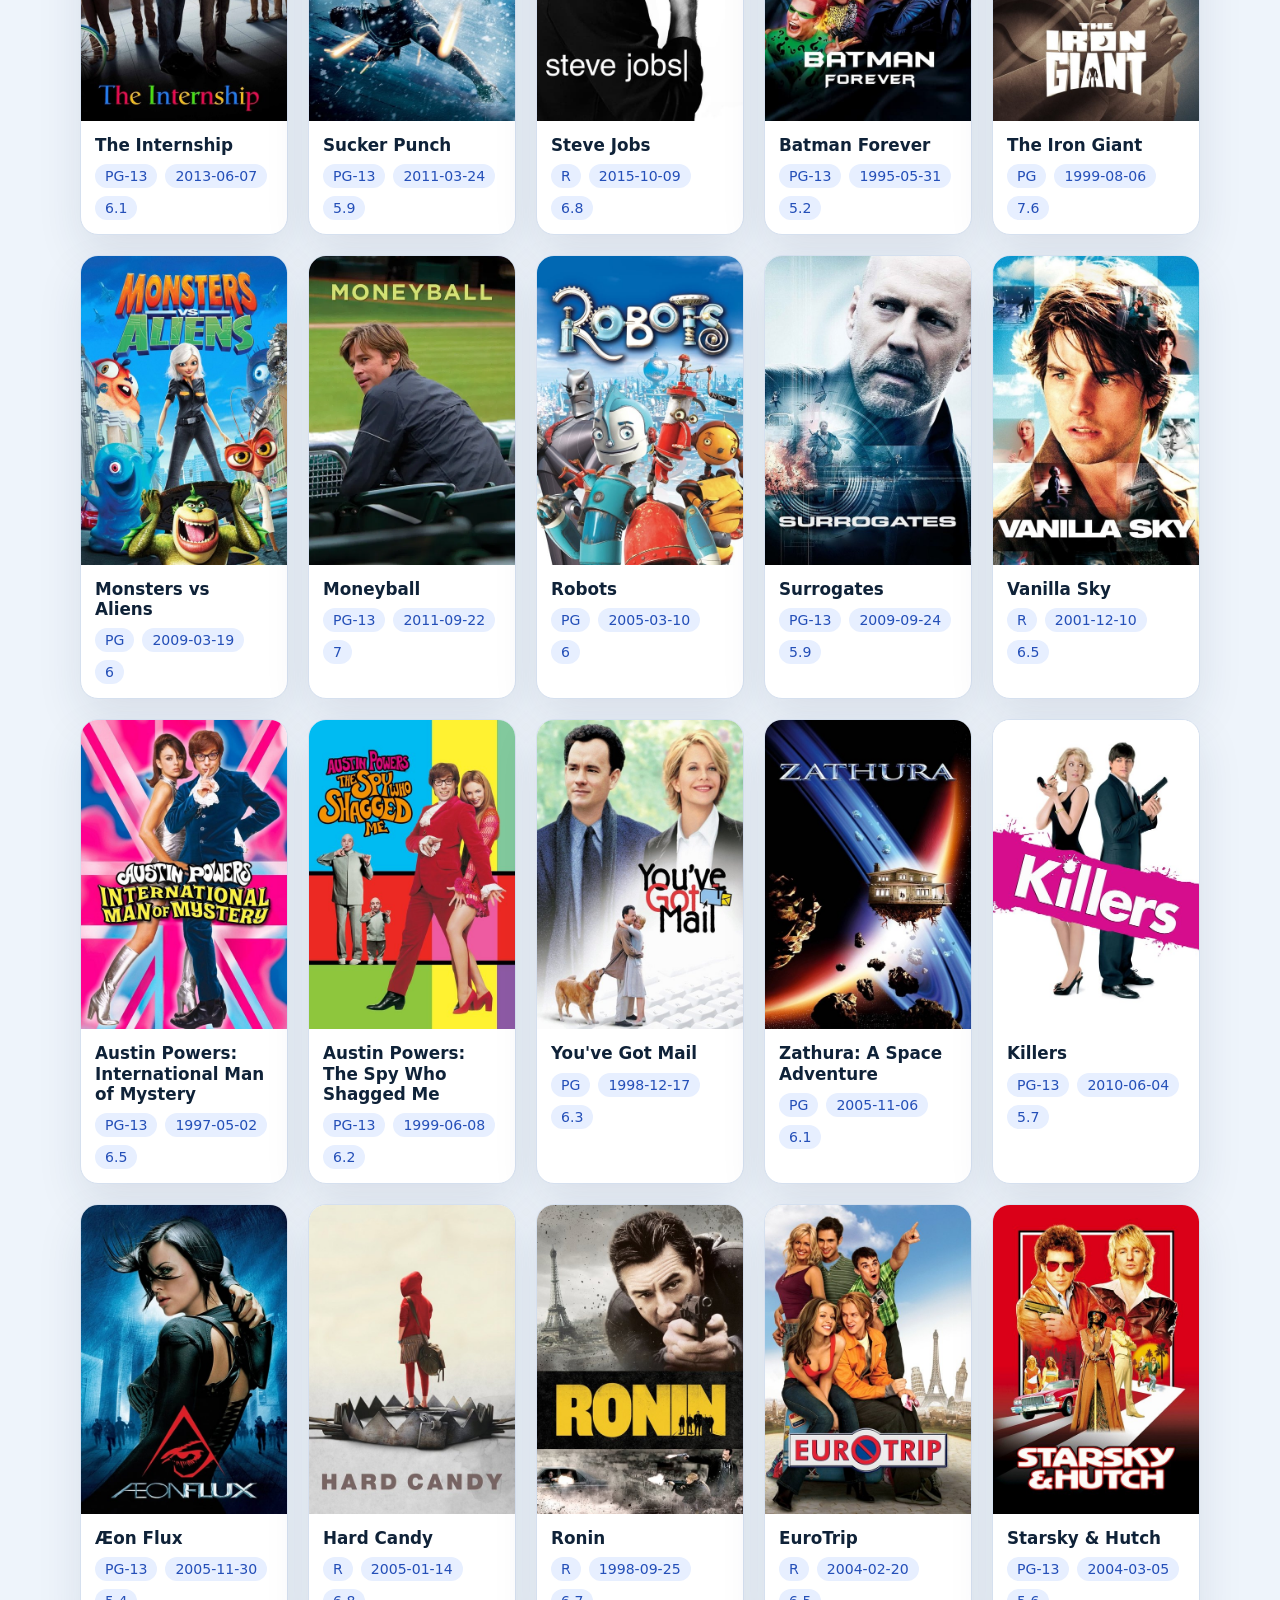
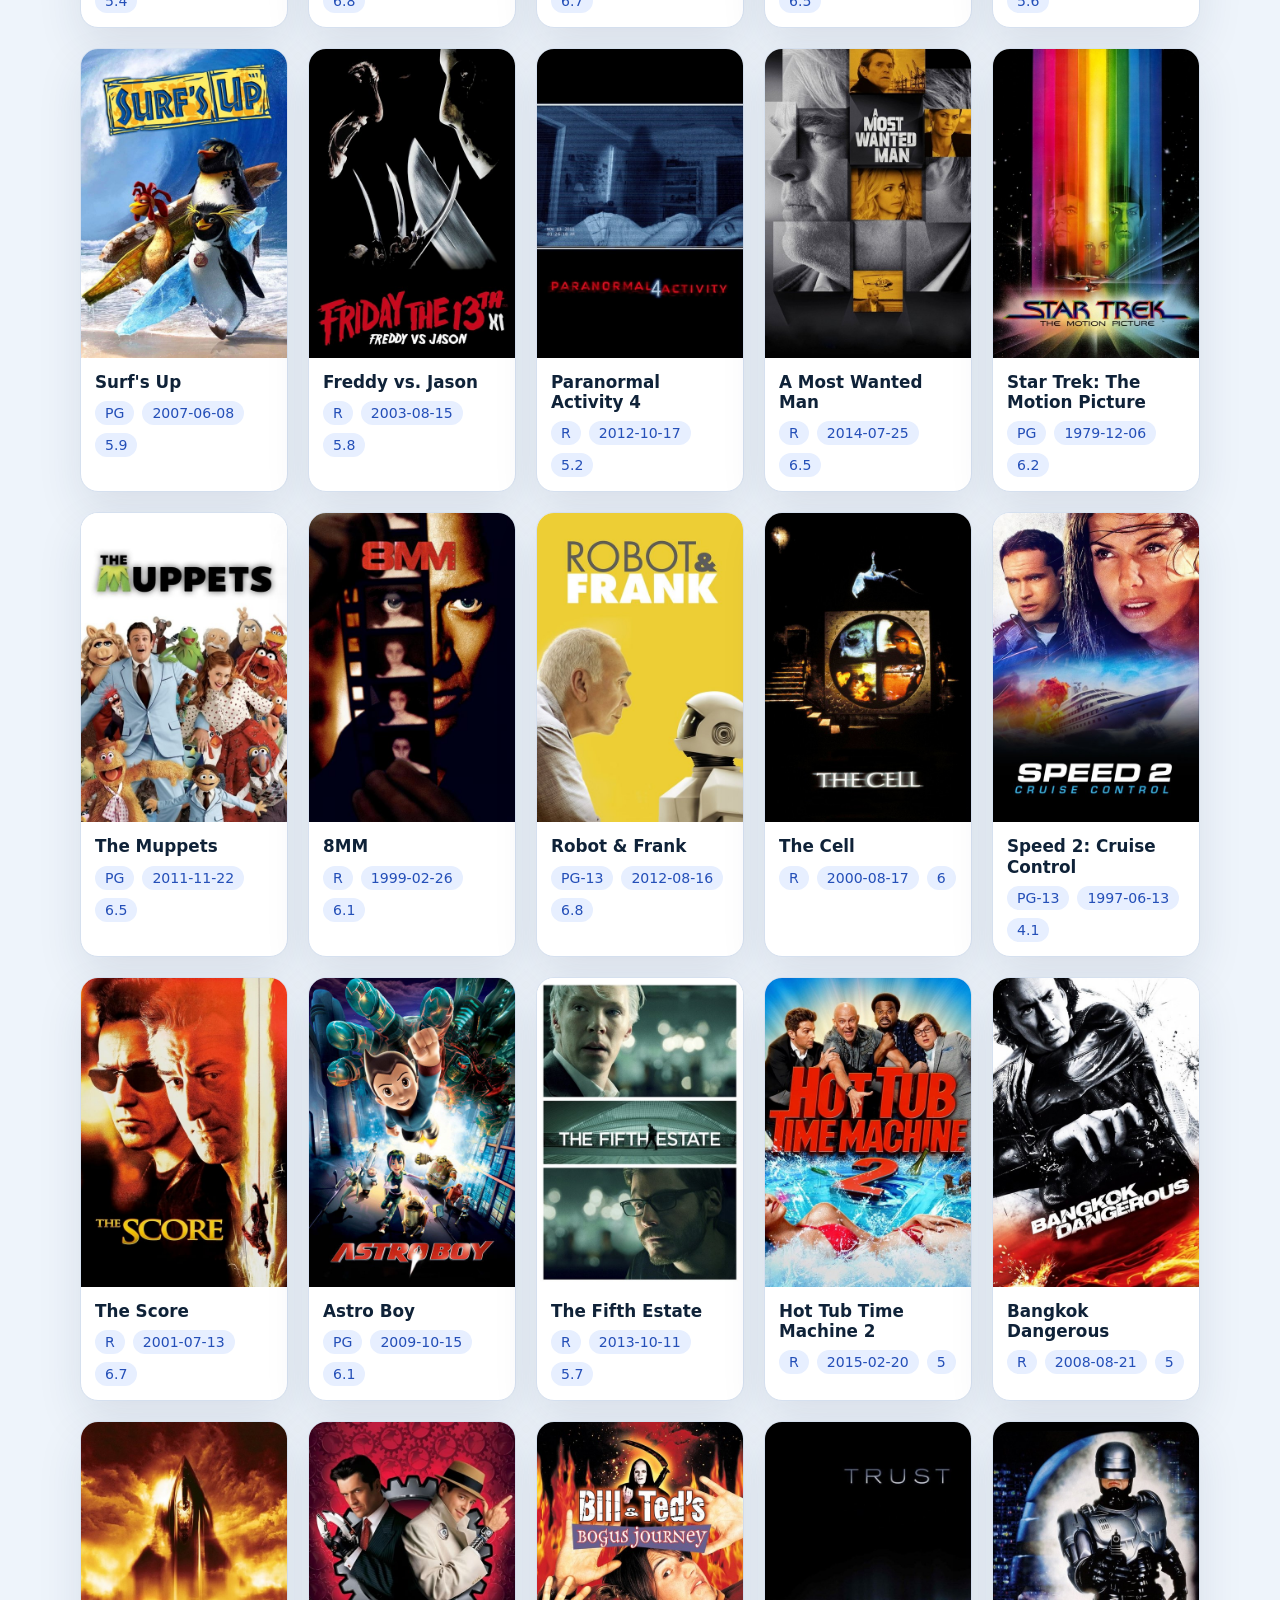
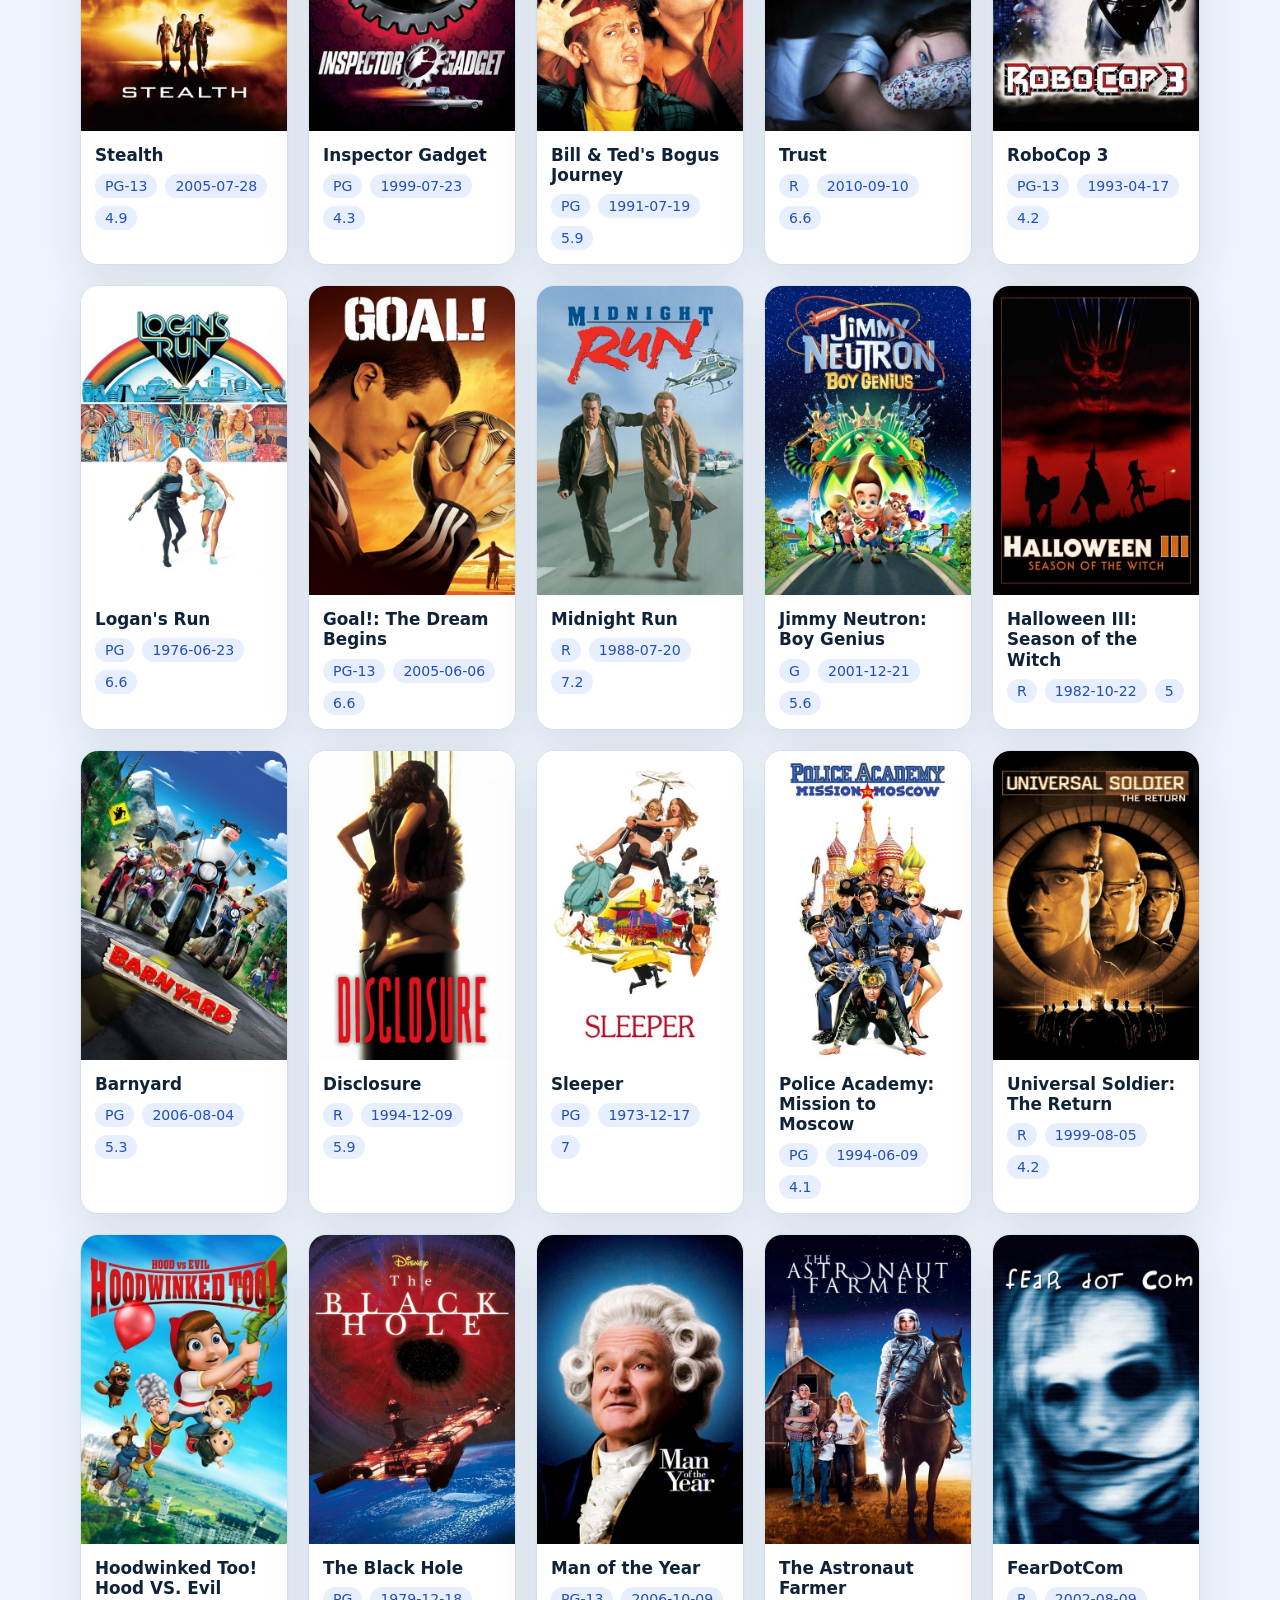
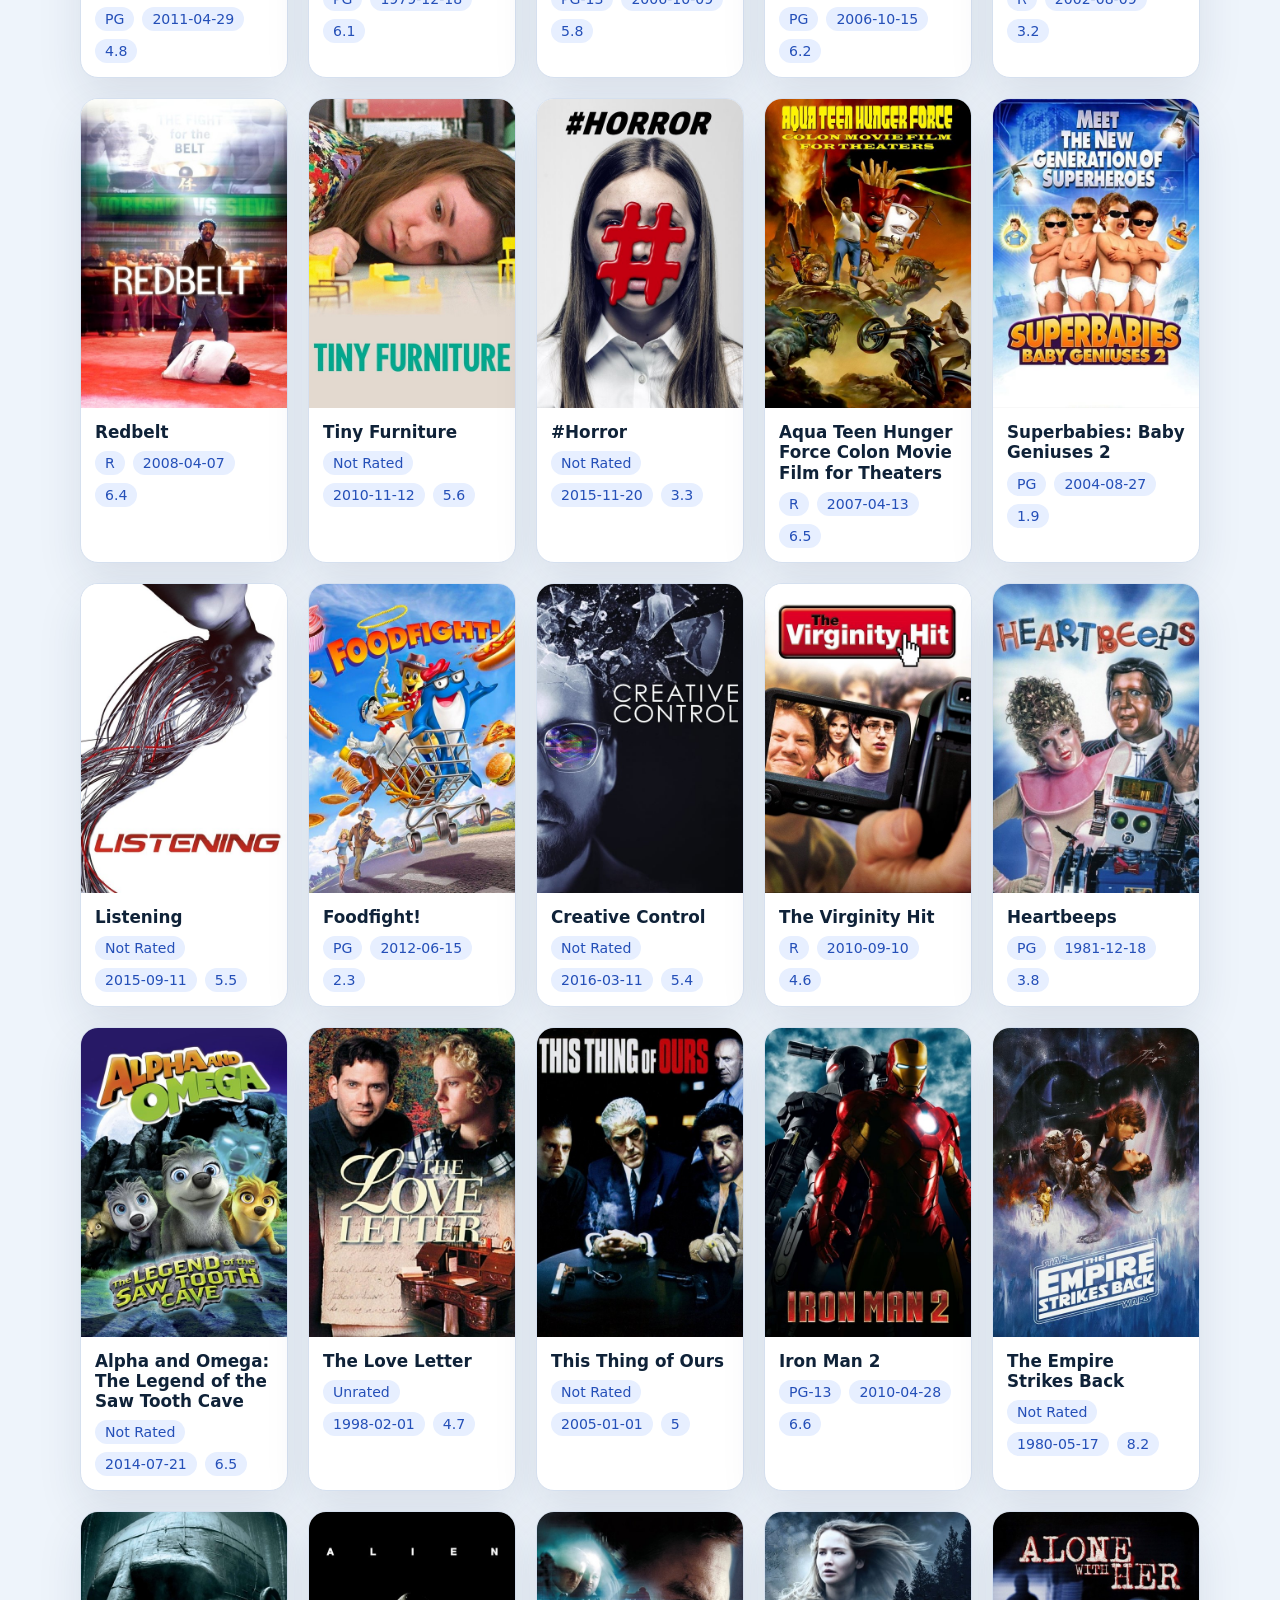
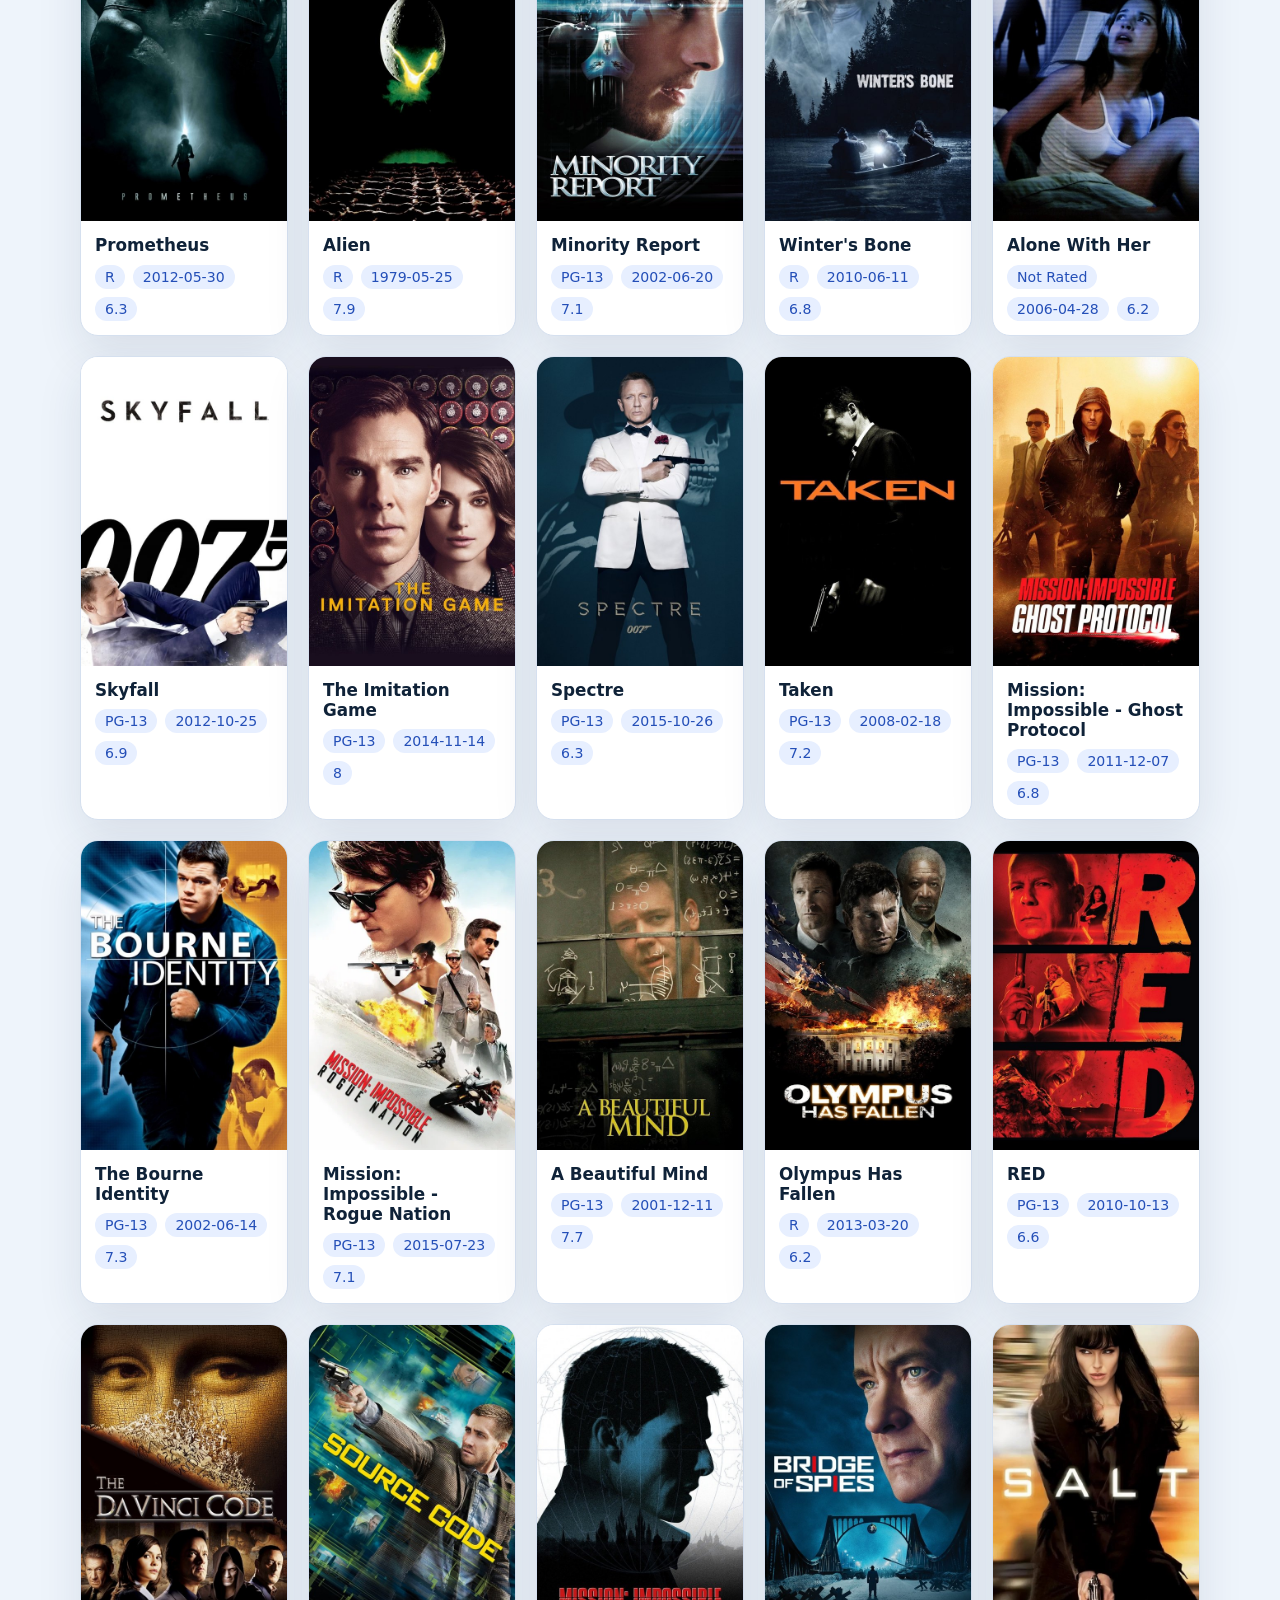
==== commit c3fd6fc0: "Update index.html" ====
--- a/index.html
+++ b/index.html
@@ -3,14 +3,14 @@
 <head>
   <meta charset="utf-8" />
   <meta name="viewport" content="width=device-width, initial-scale=1" />
-  <title>Movie Database</title>
+  <title>Dr. G's Movie Database</title>
   <link rel="stylesheet" href="css/movie-db.css" />
 </head>
 <body>
   <main class="page">
     <header class="hero">
-      <h1>Movie Database</h1>
-      <p>Searchable static movie database loaded from <code>data/movies.json</code>.</p>
+      <h1>Dr. G's Movie Database</h1>
+      <p>Searchable movie database</p>
     </header>
 
     <section class="trace-box">
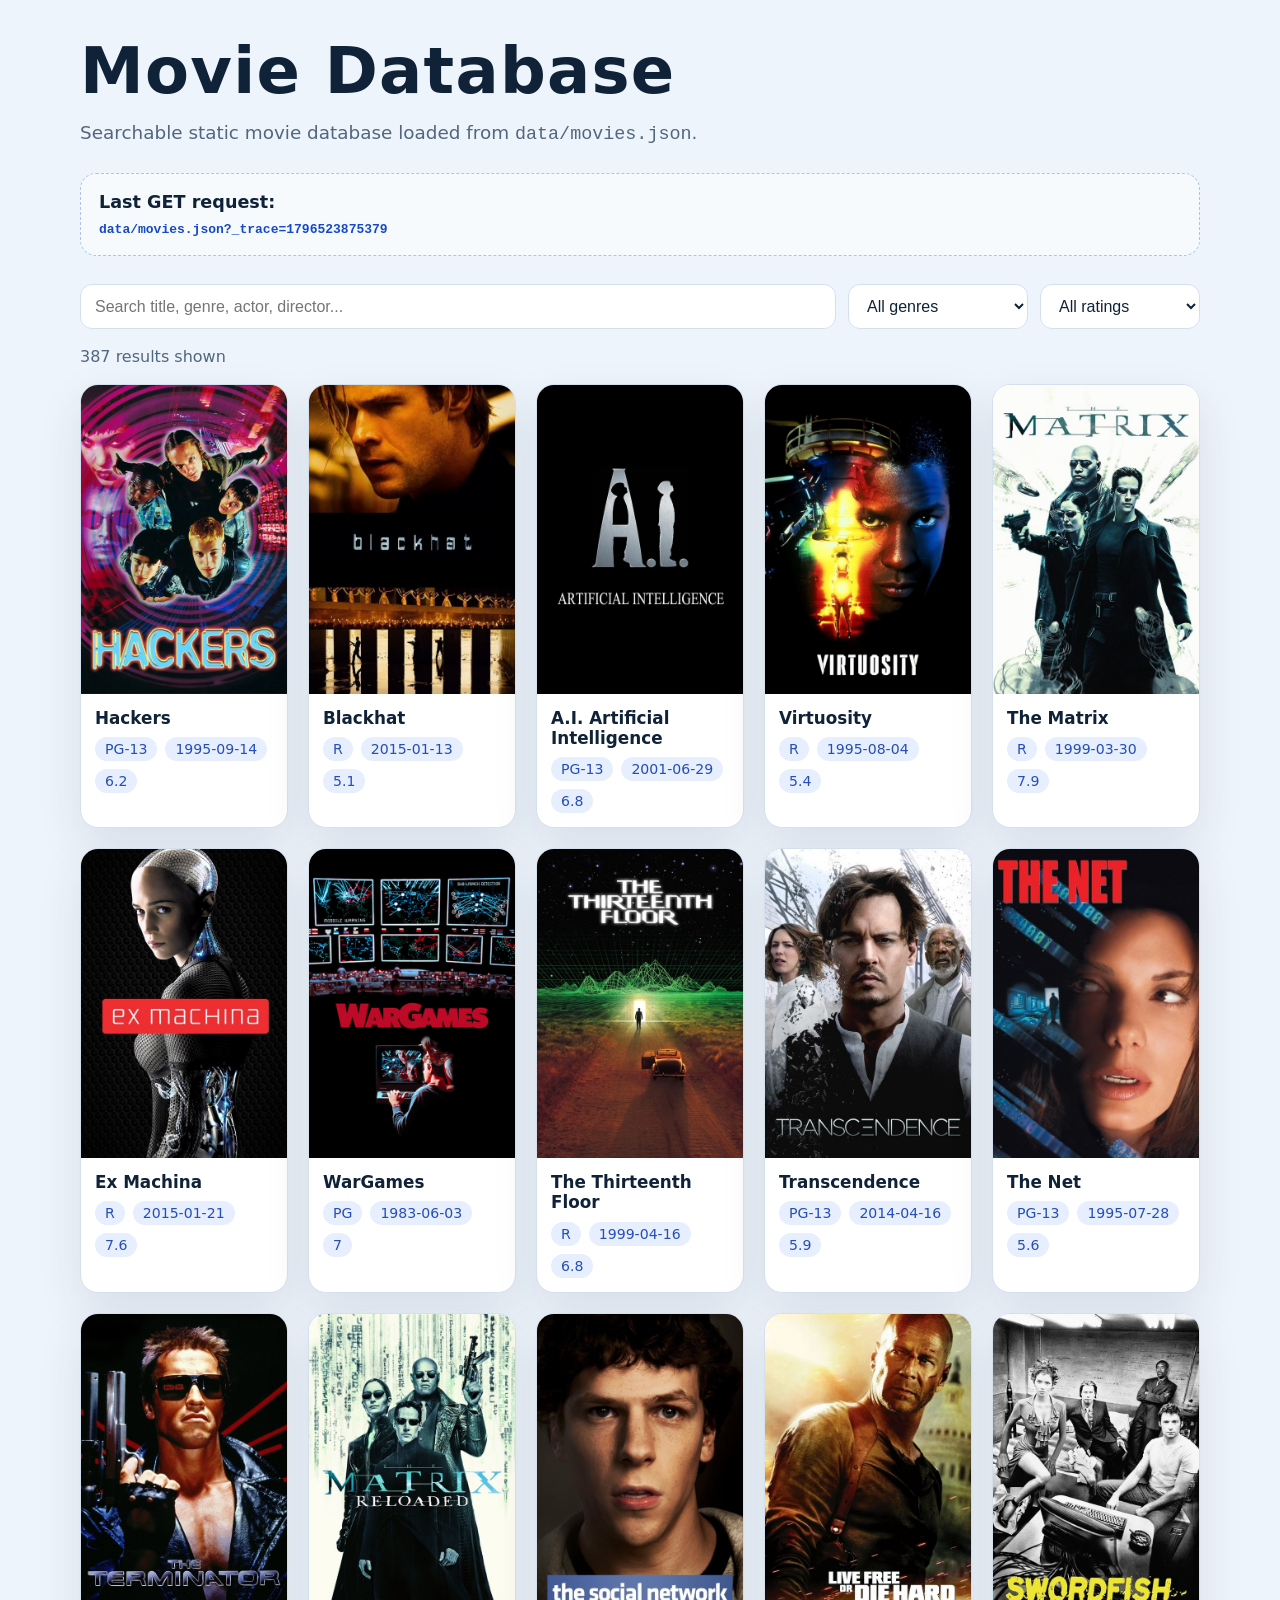
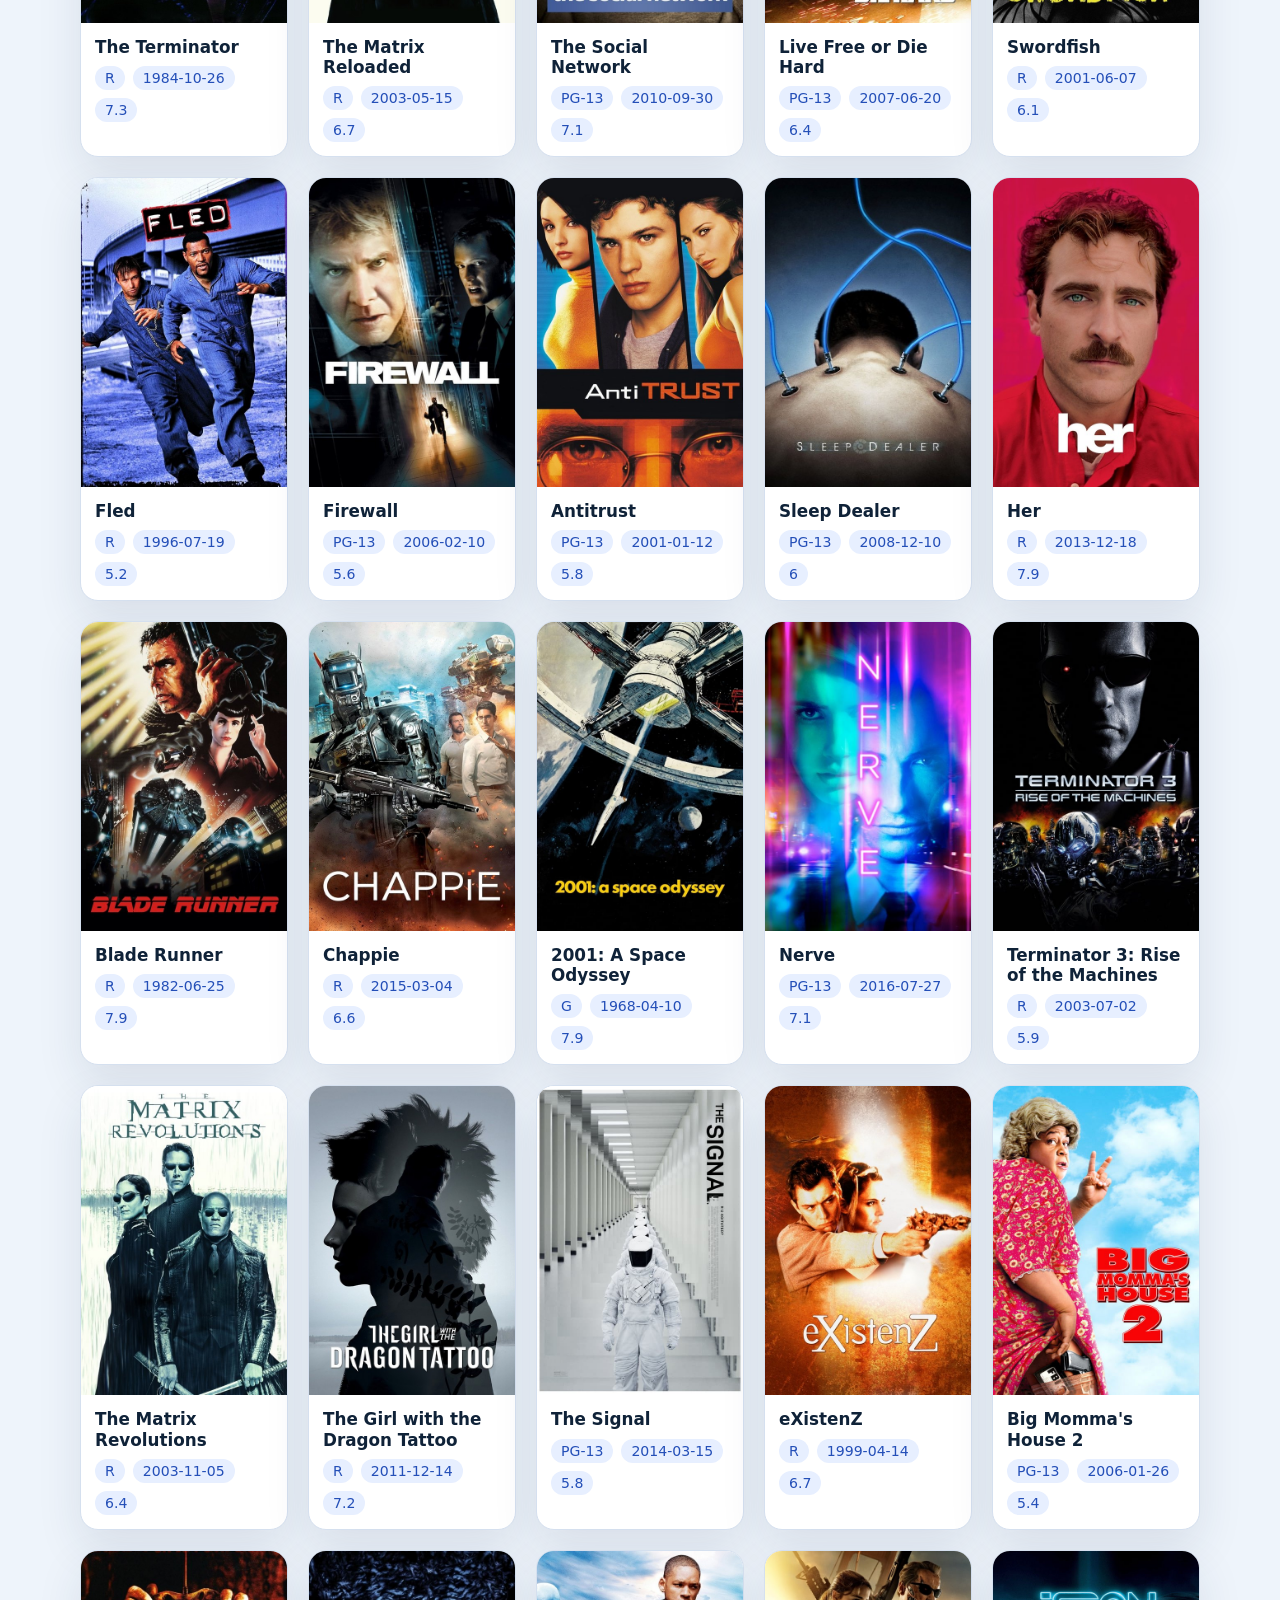
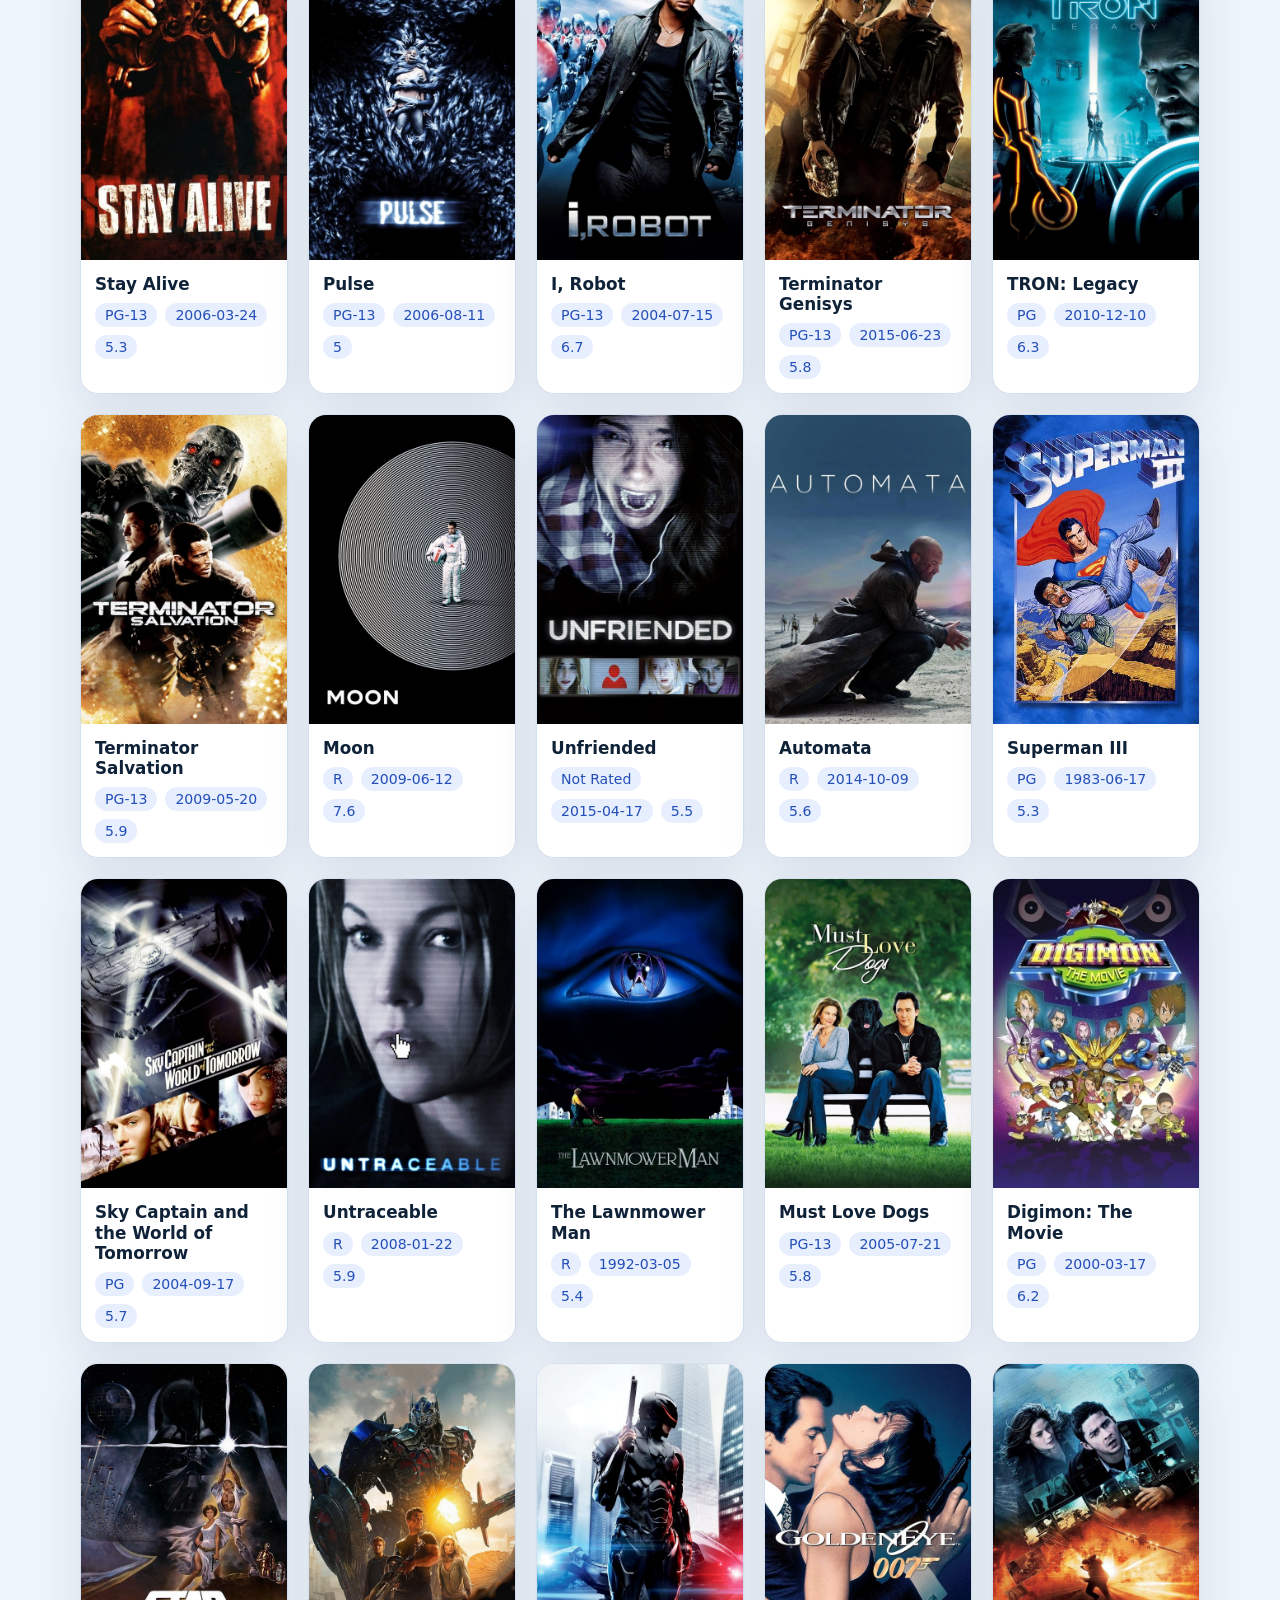
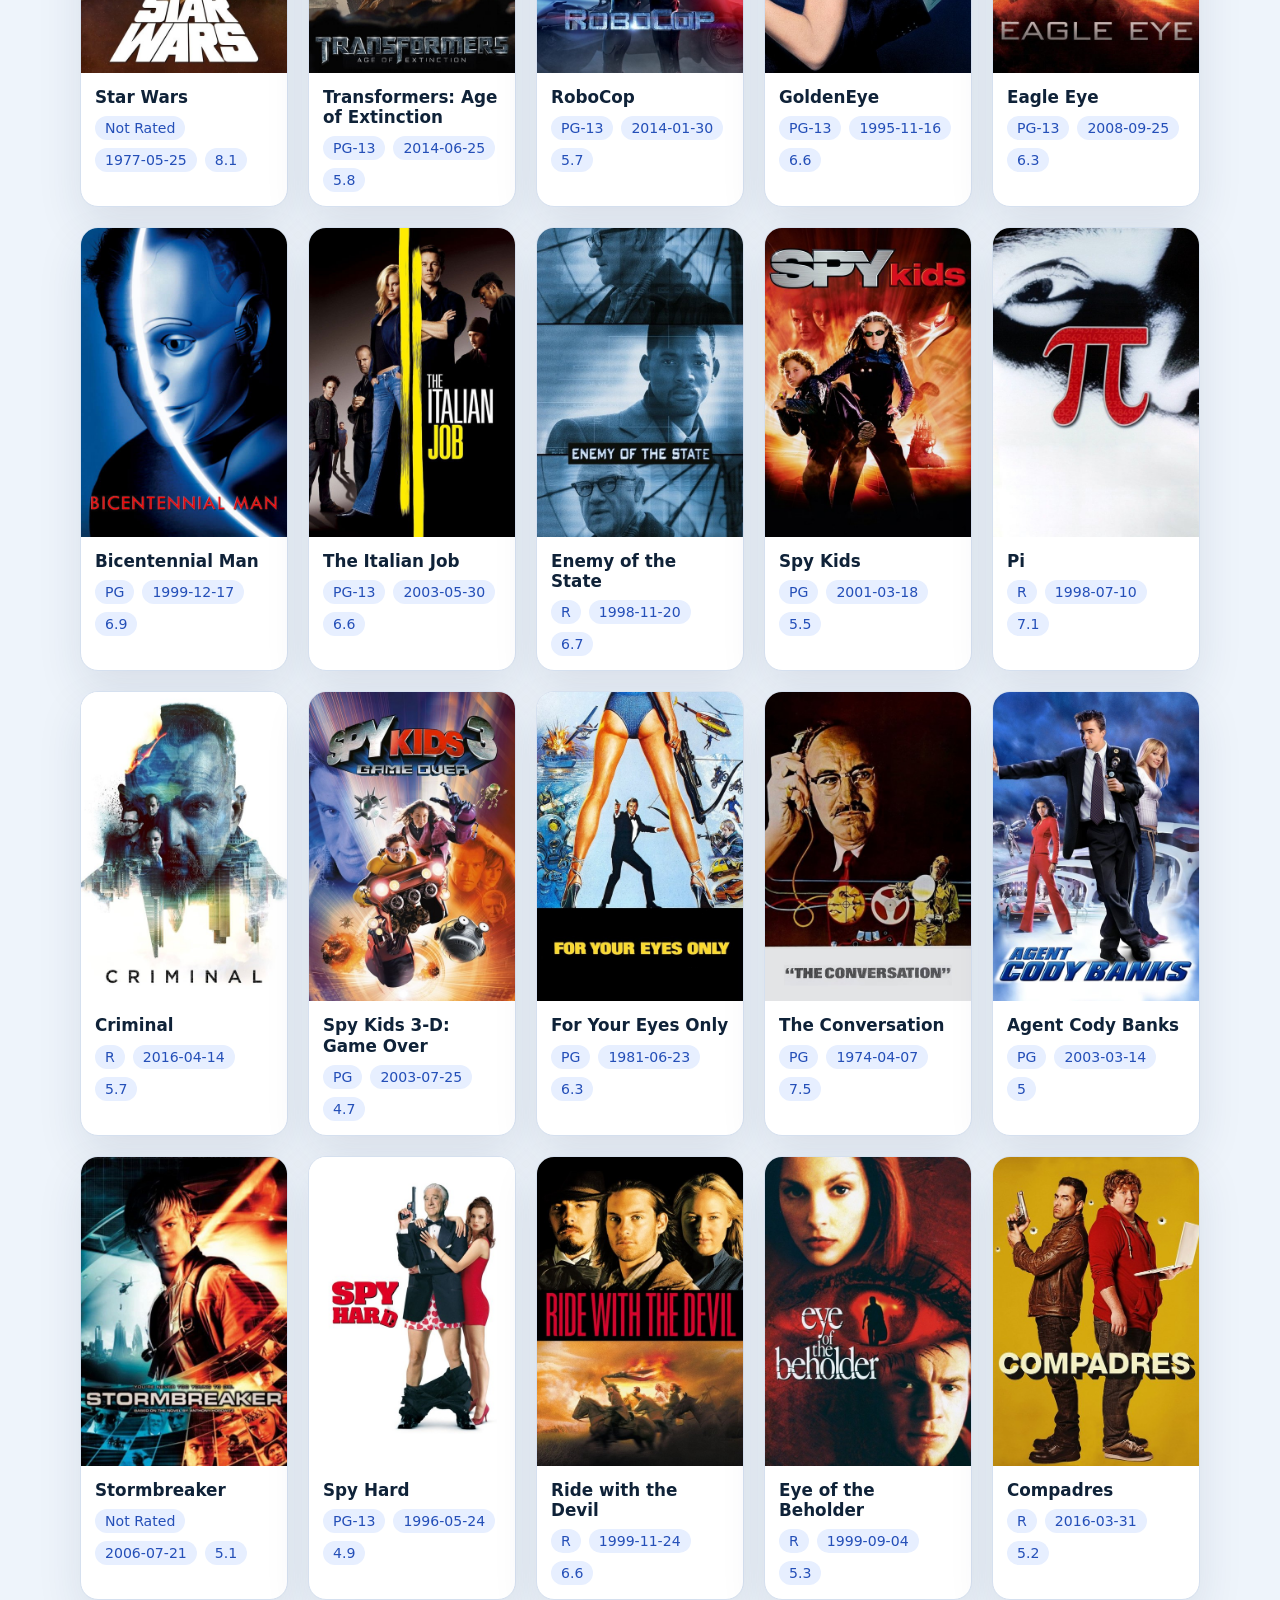
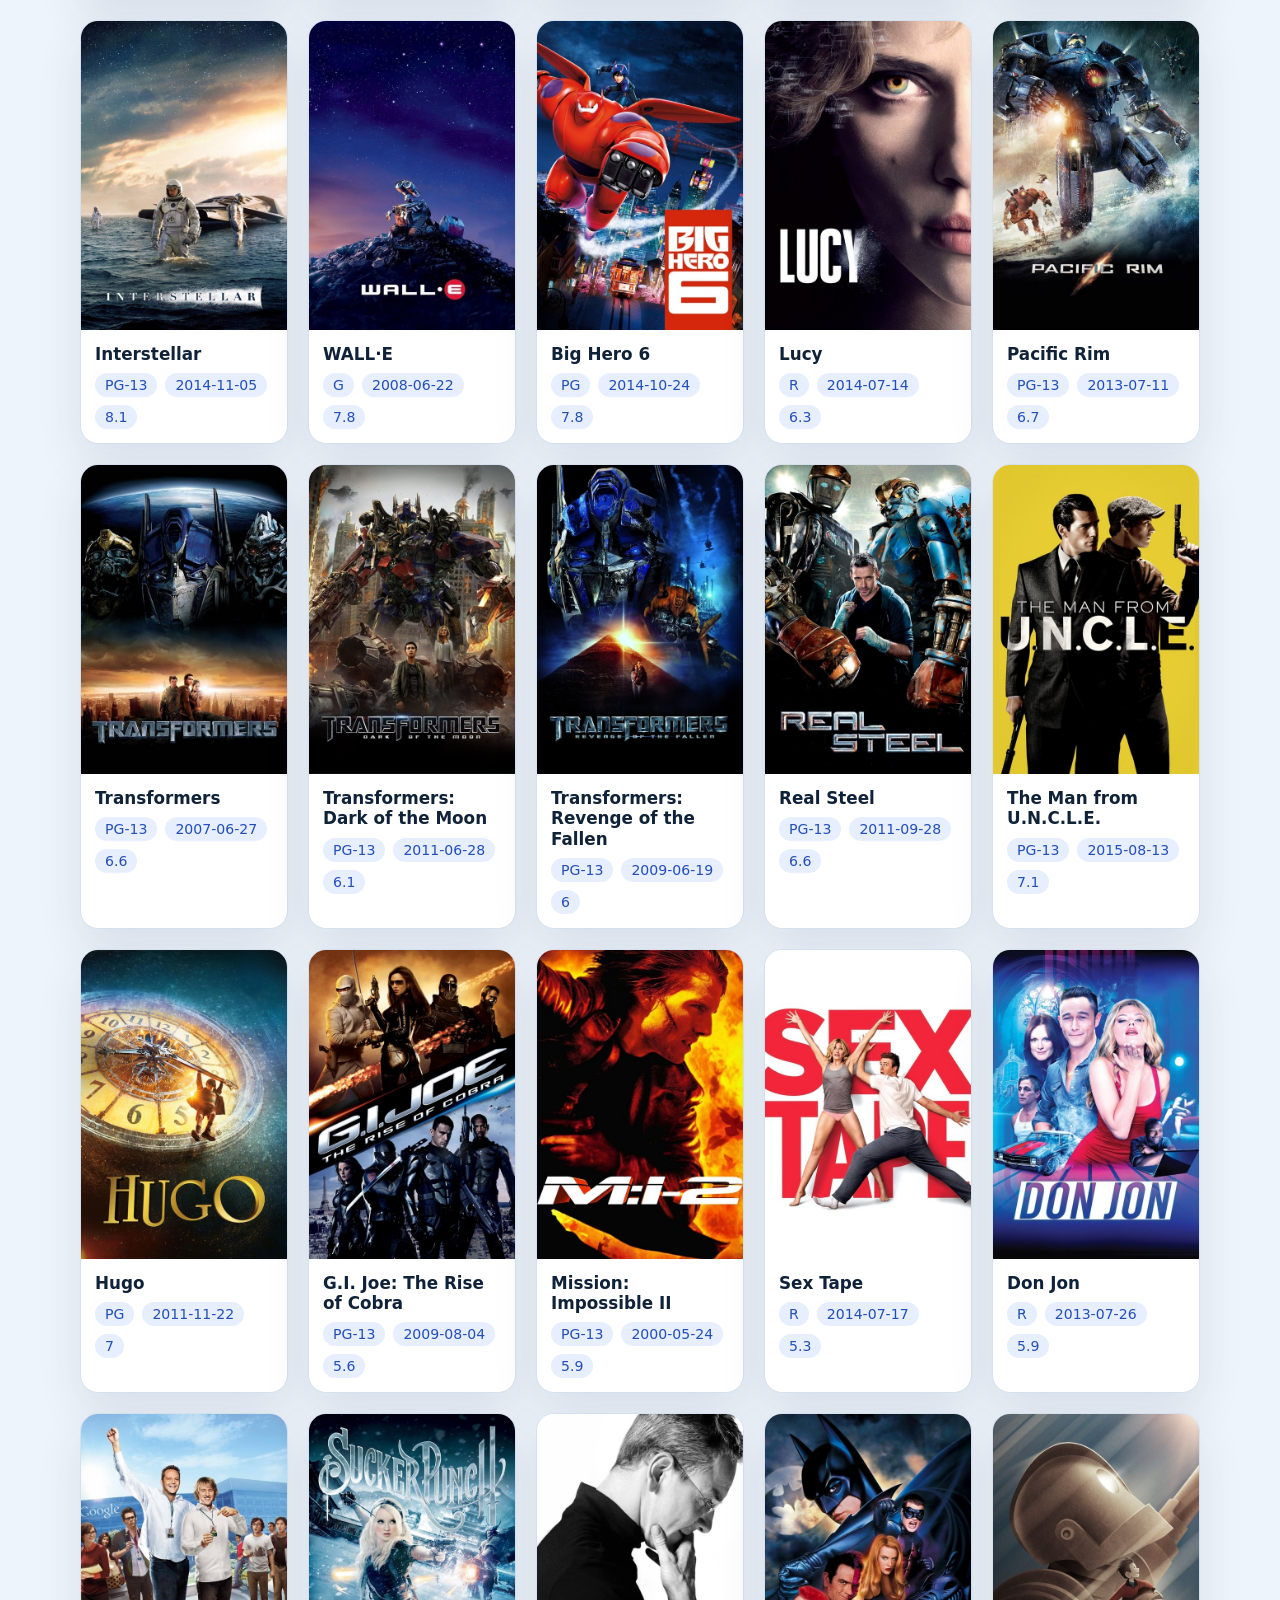
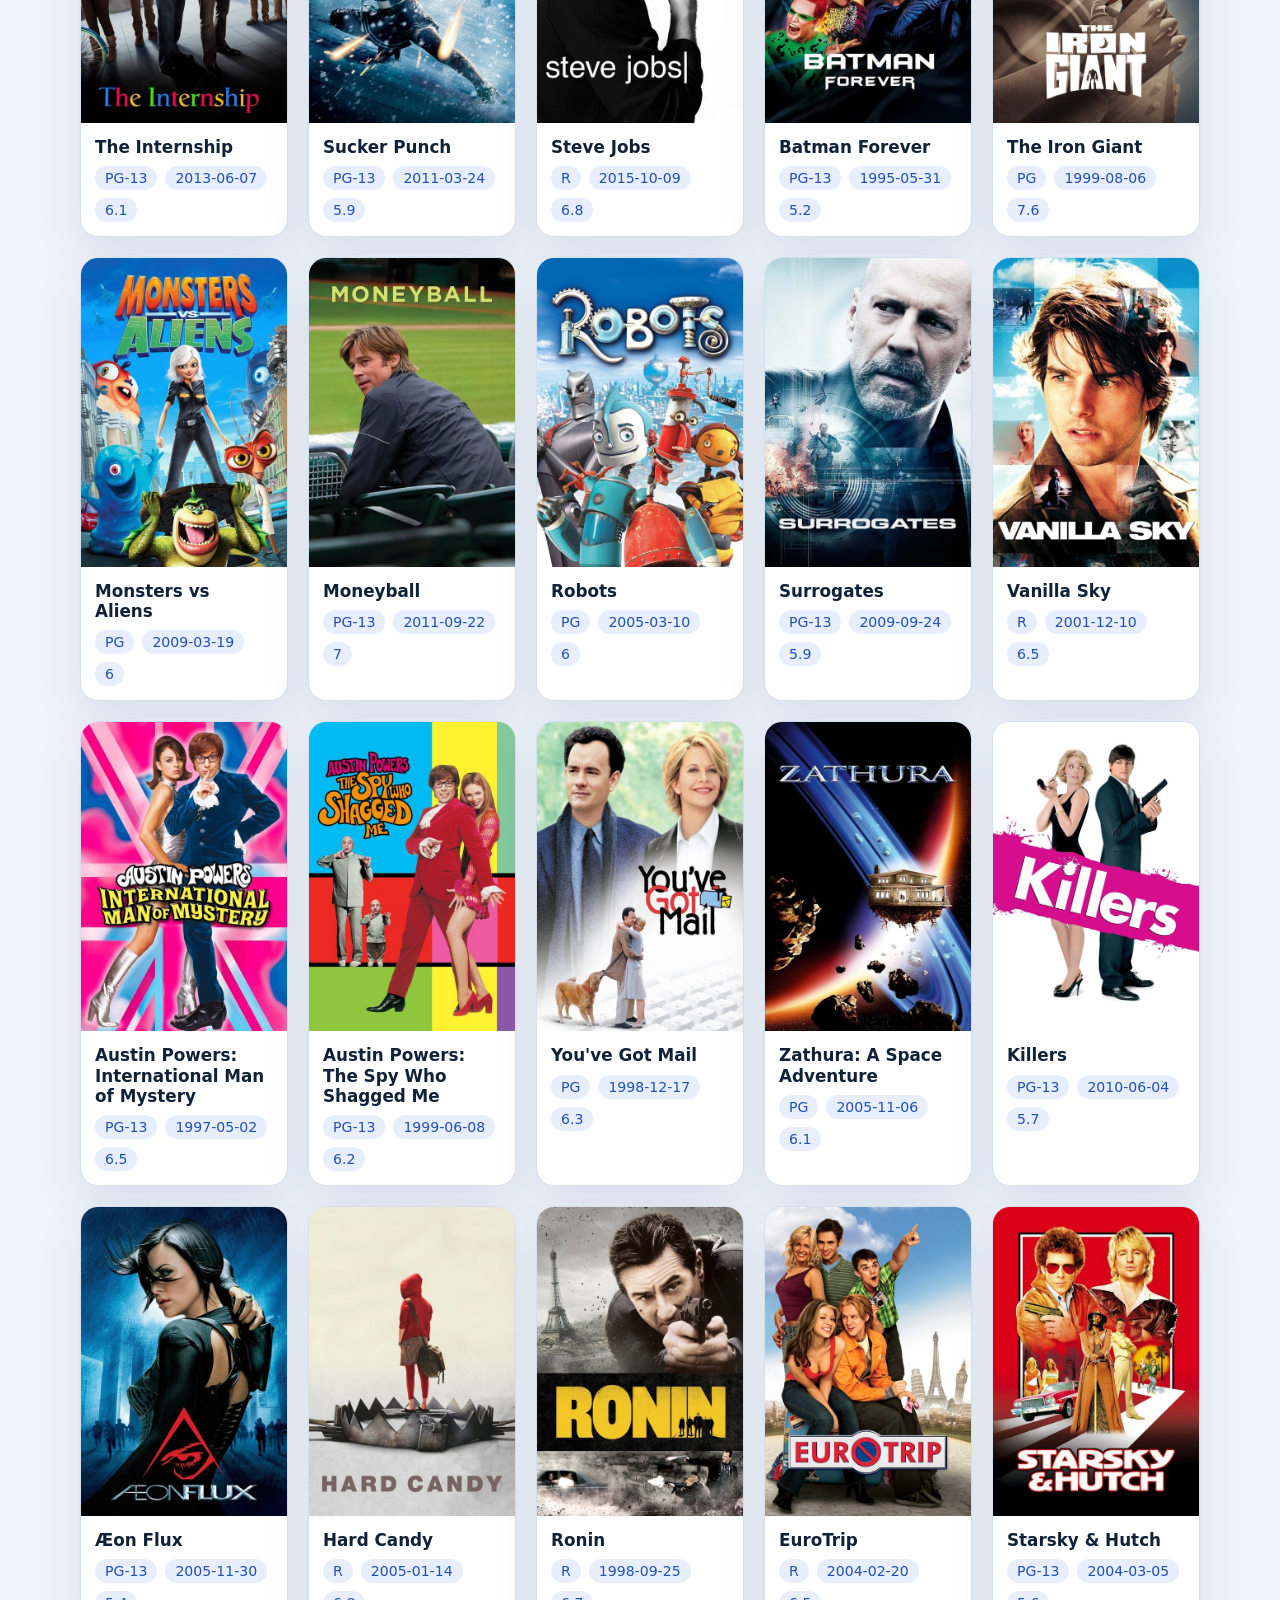
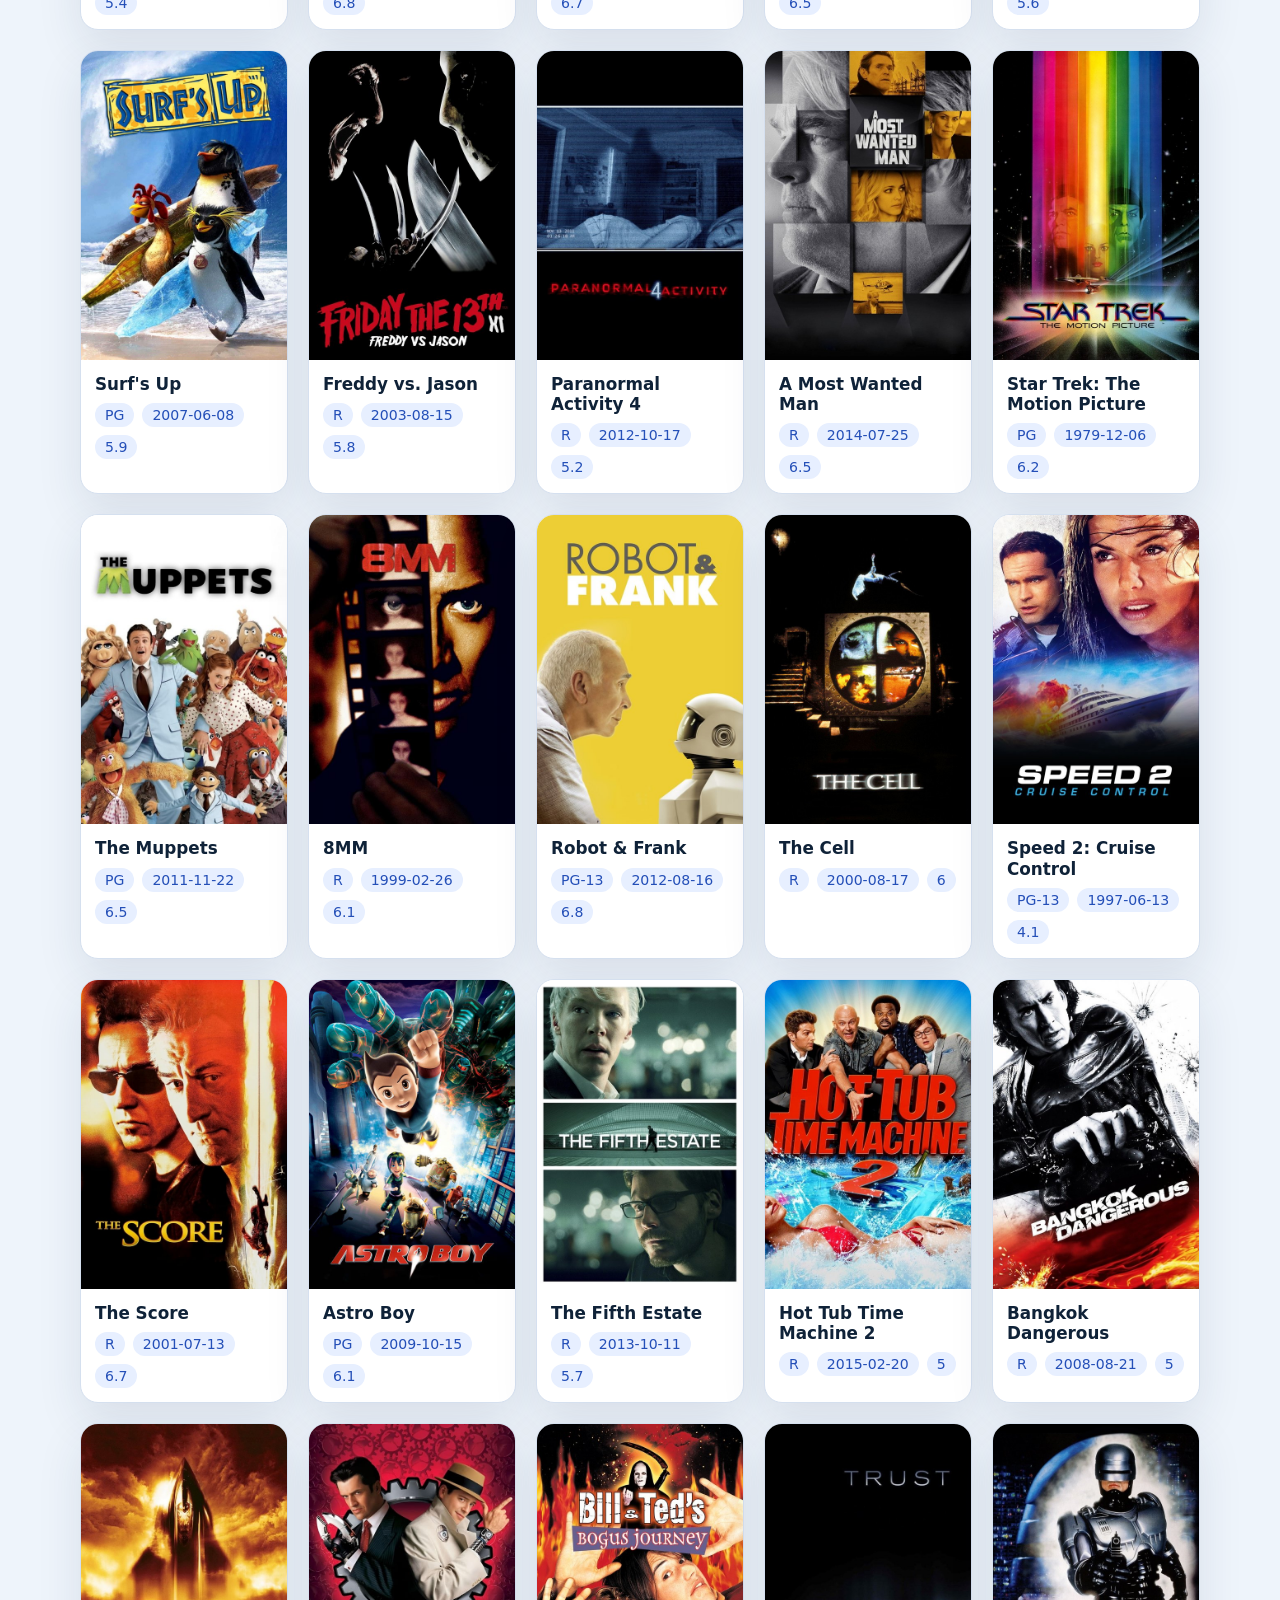
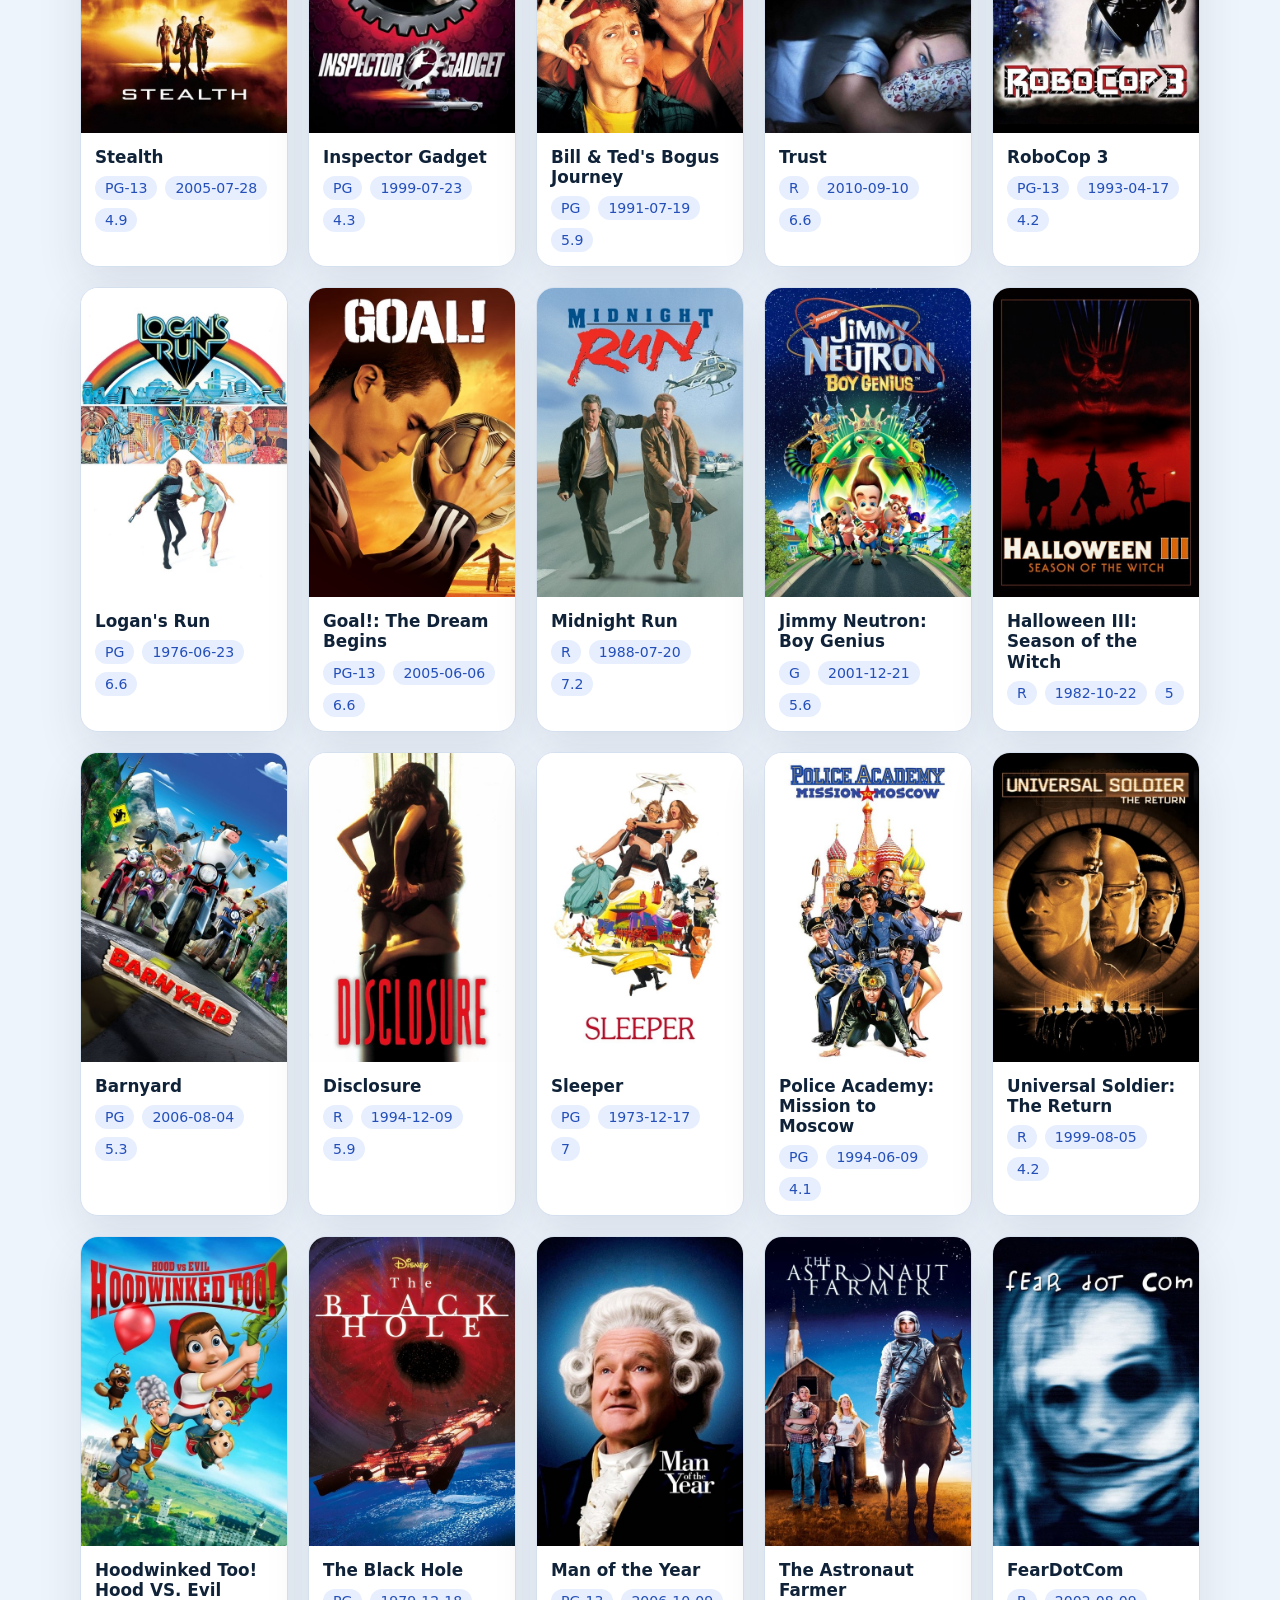
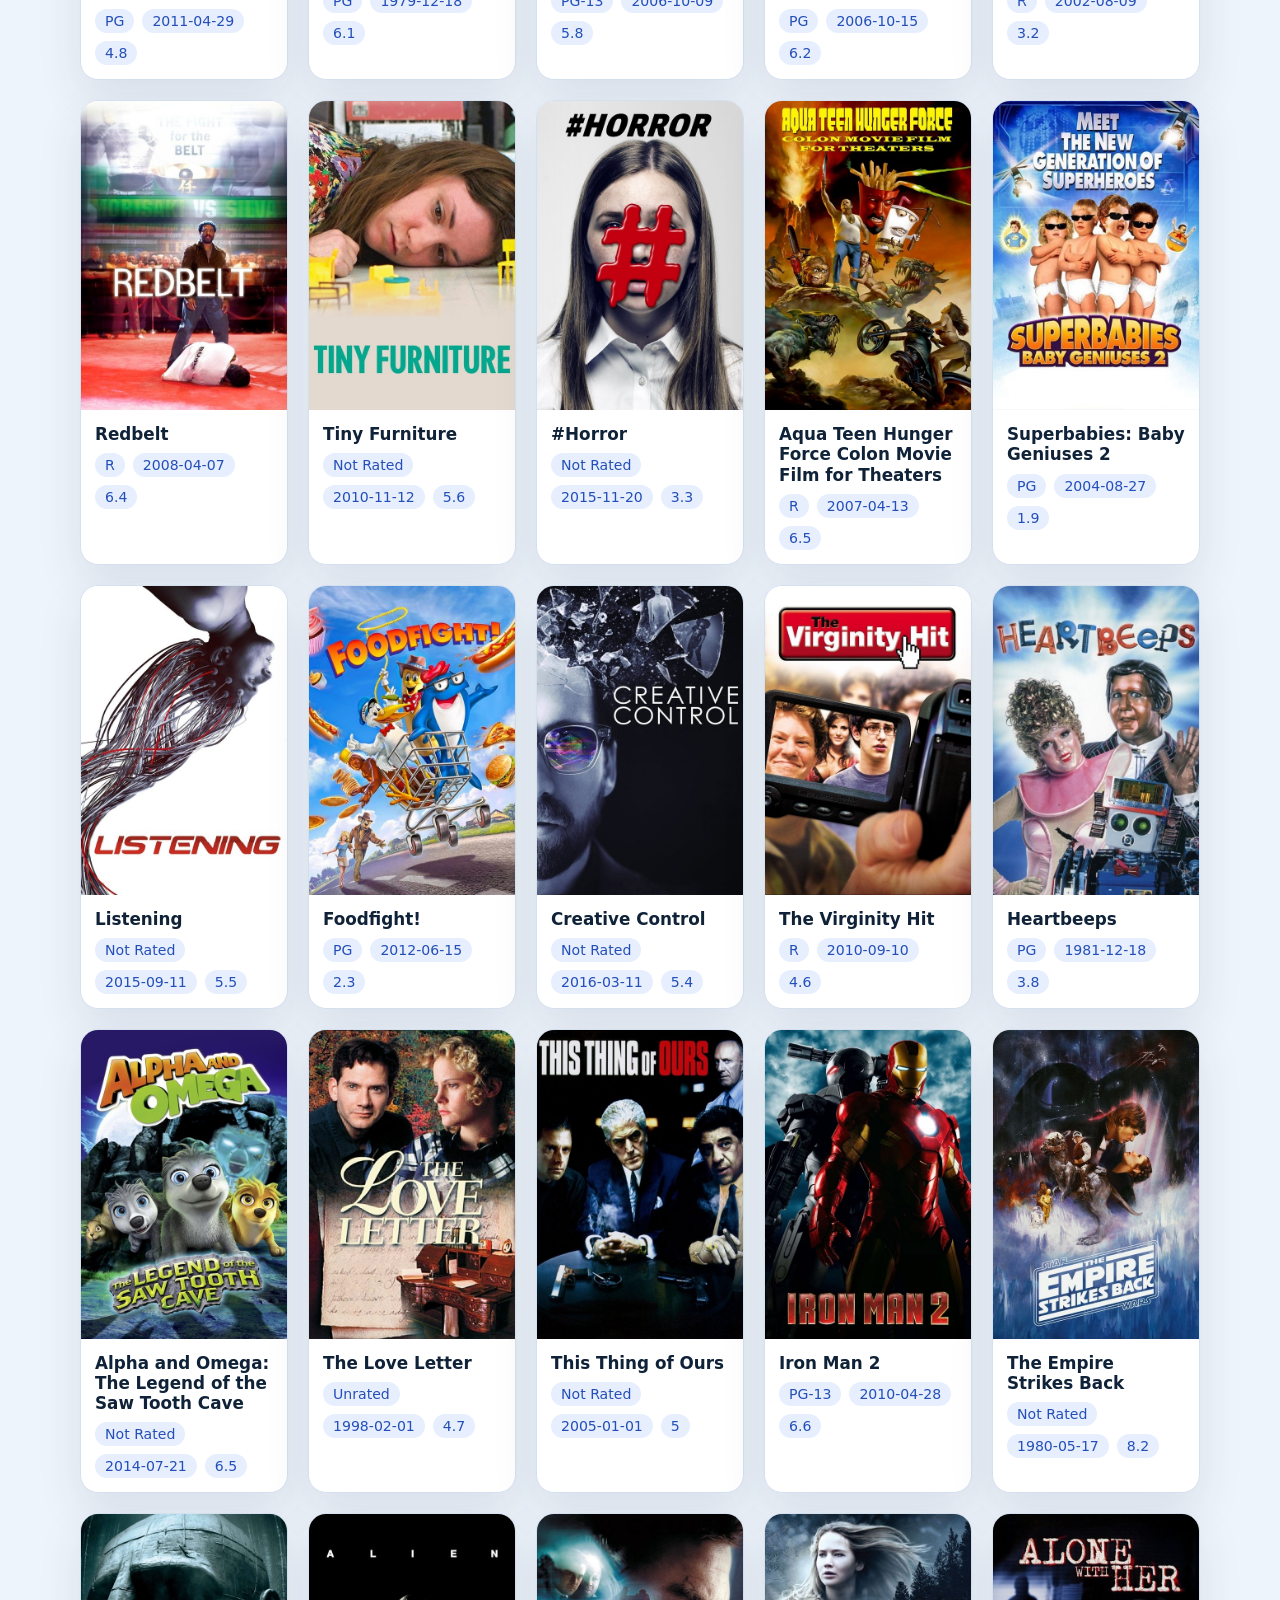
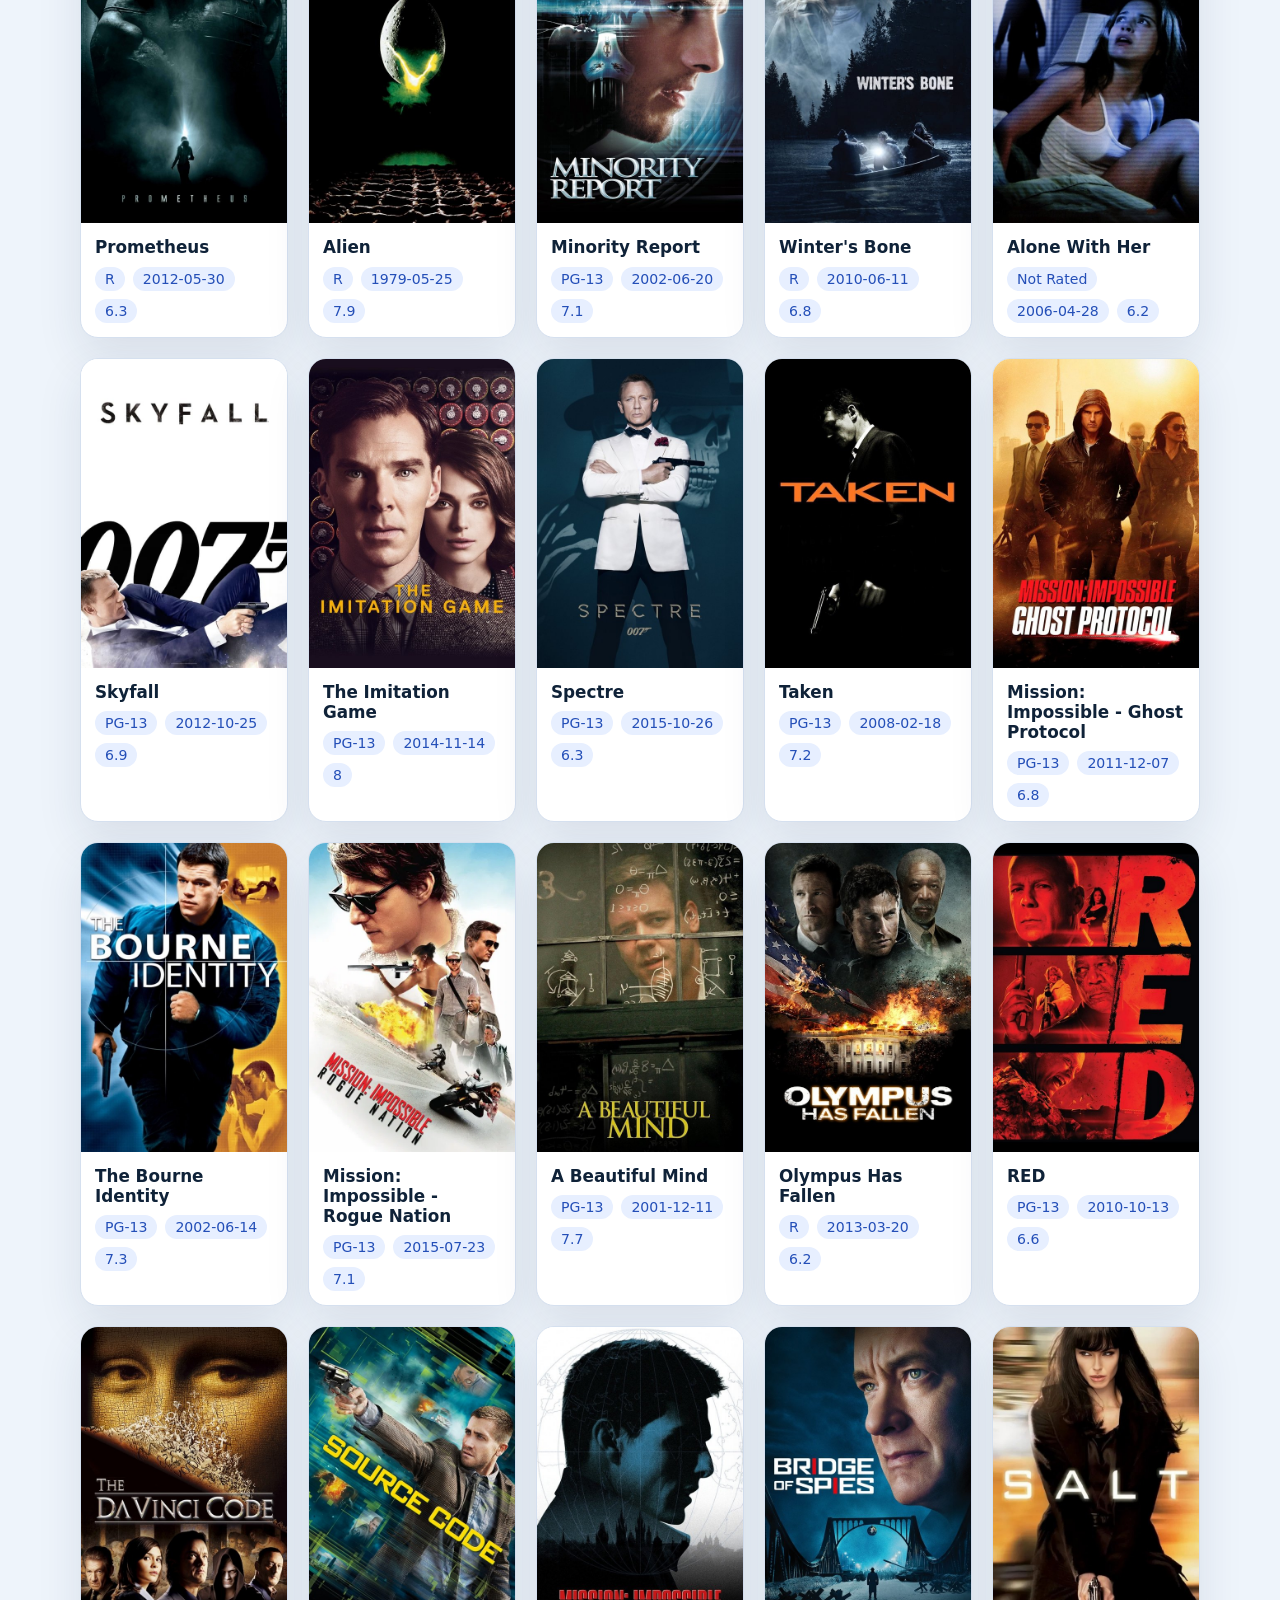
==== commit 68f2e98b: "Add files via upload" ====
--- a/index.html
+++ b/index.html
@@ -3,14 +3,14 @@
 <head>
   <meta charset="utf-8" />
   <meta name="viewport" content="width=device-width, initial-scale=1" />
-  <title>Dr. G's Movie Database</title>
+  <title>Movie Database</title>
   <link rel="stylesheet" href="css/movie-db.css" />
 </head>
 <body>
   <main class="page">
     <header class="hero">
-      <h1>Dr. G's Movie Database</h1>
-      <p>Searchable movie database</p>
+      <h1>Movie Database</h1>
+      <p>Searchable static movie database loaded from <code>data/movies.json</code>.</p>
     </header>
 
     <section class="trace-box">
